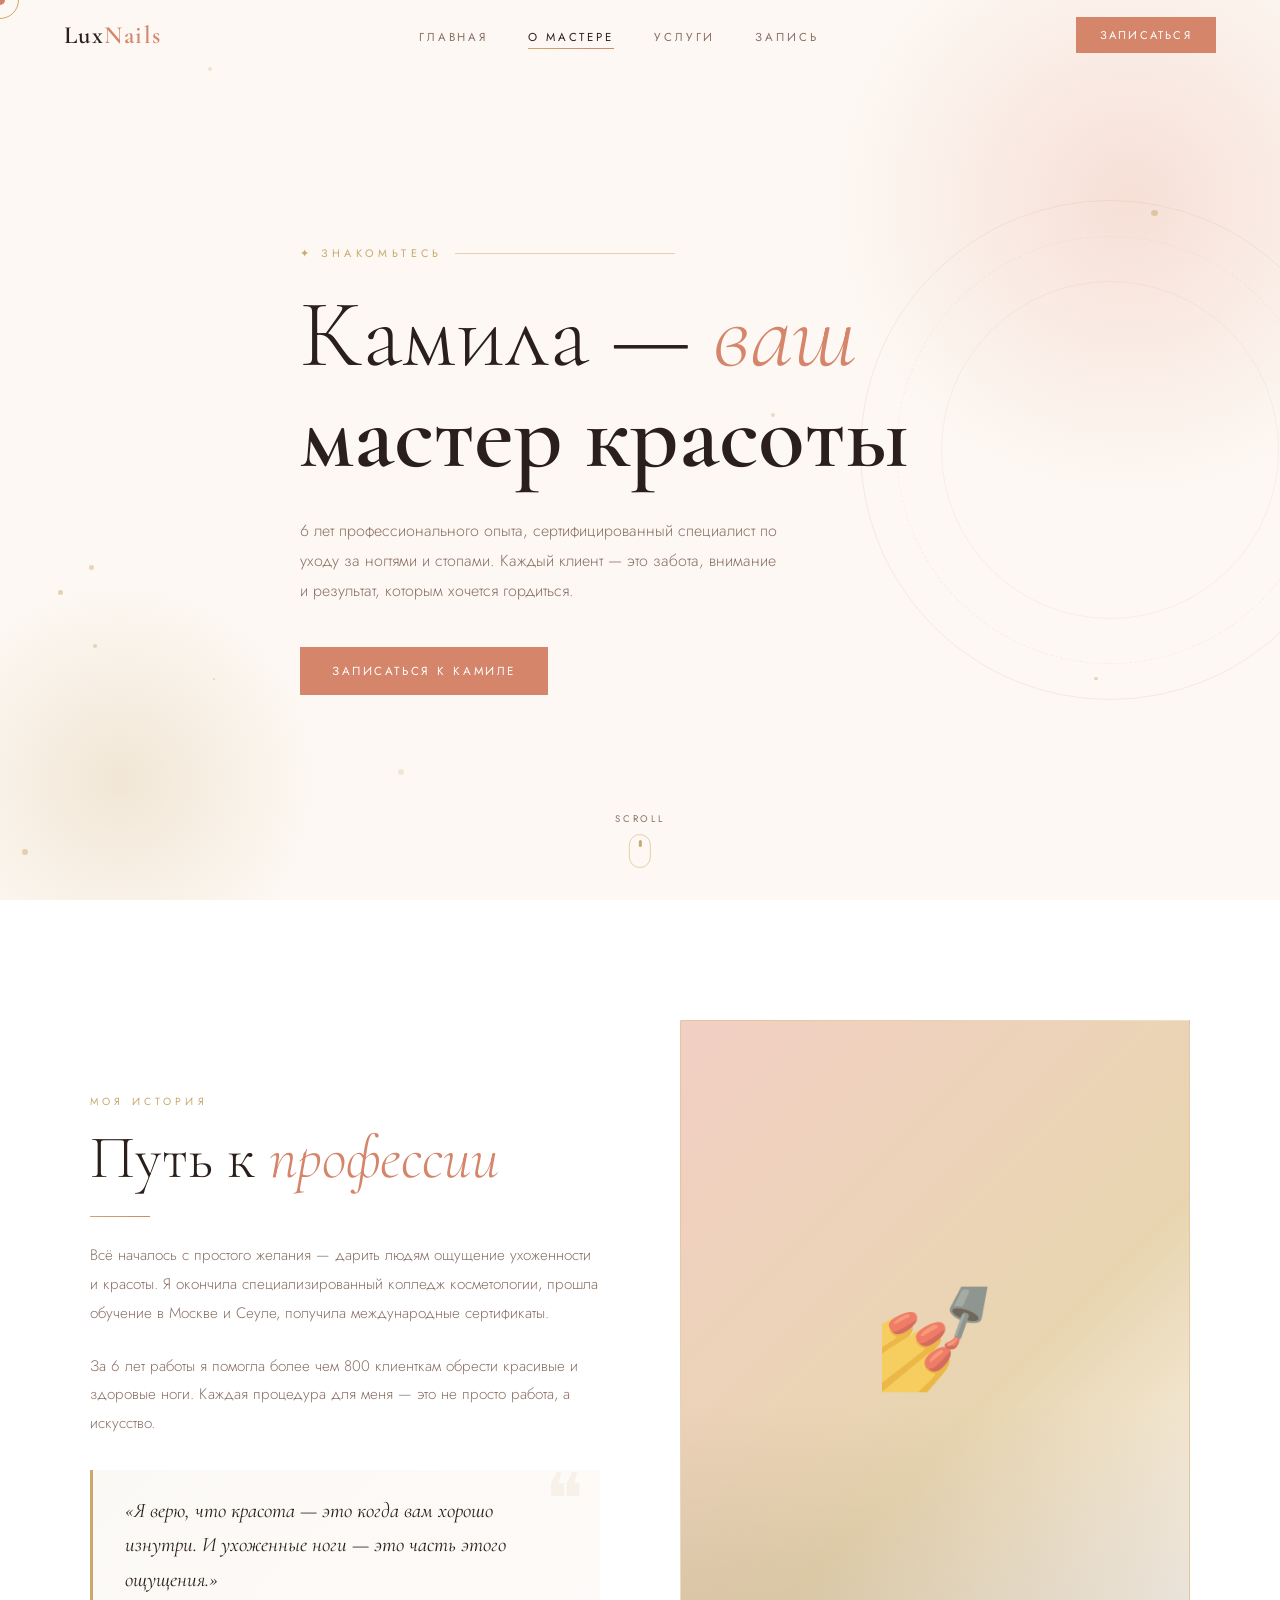
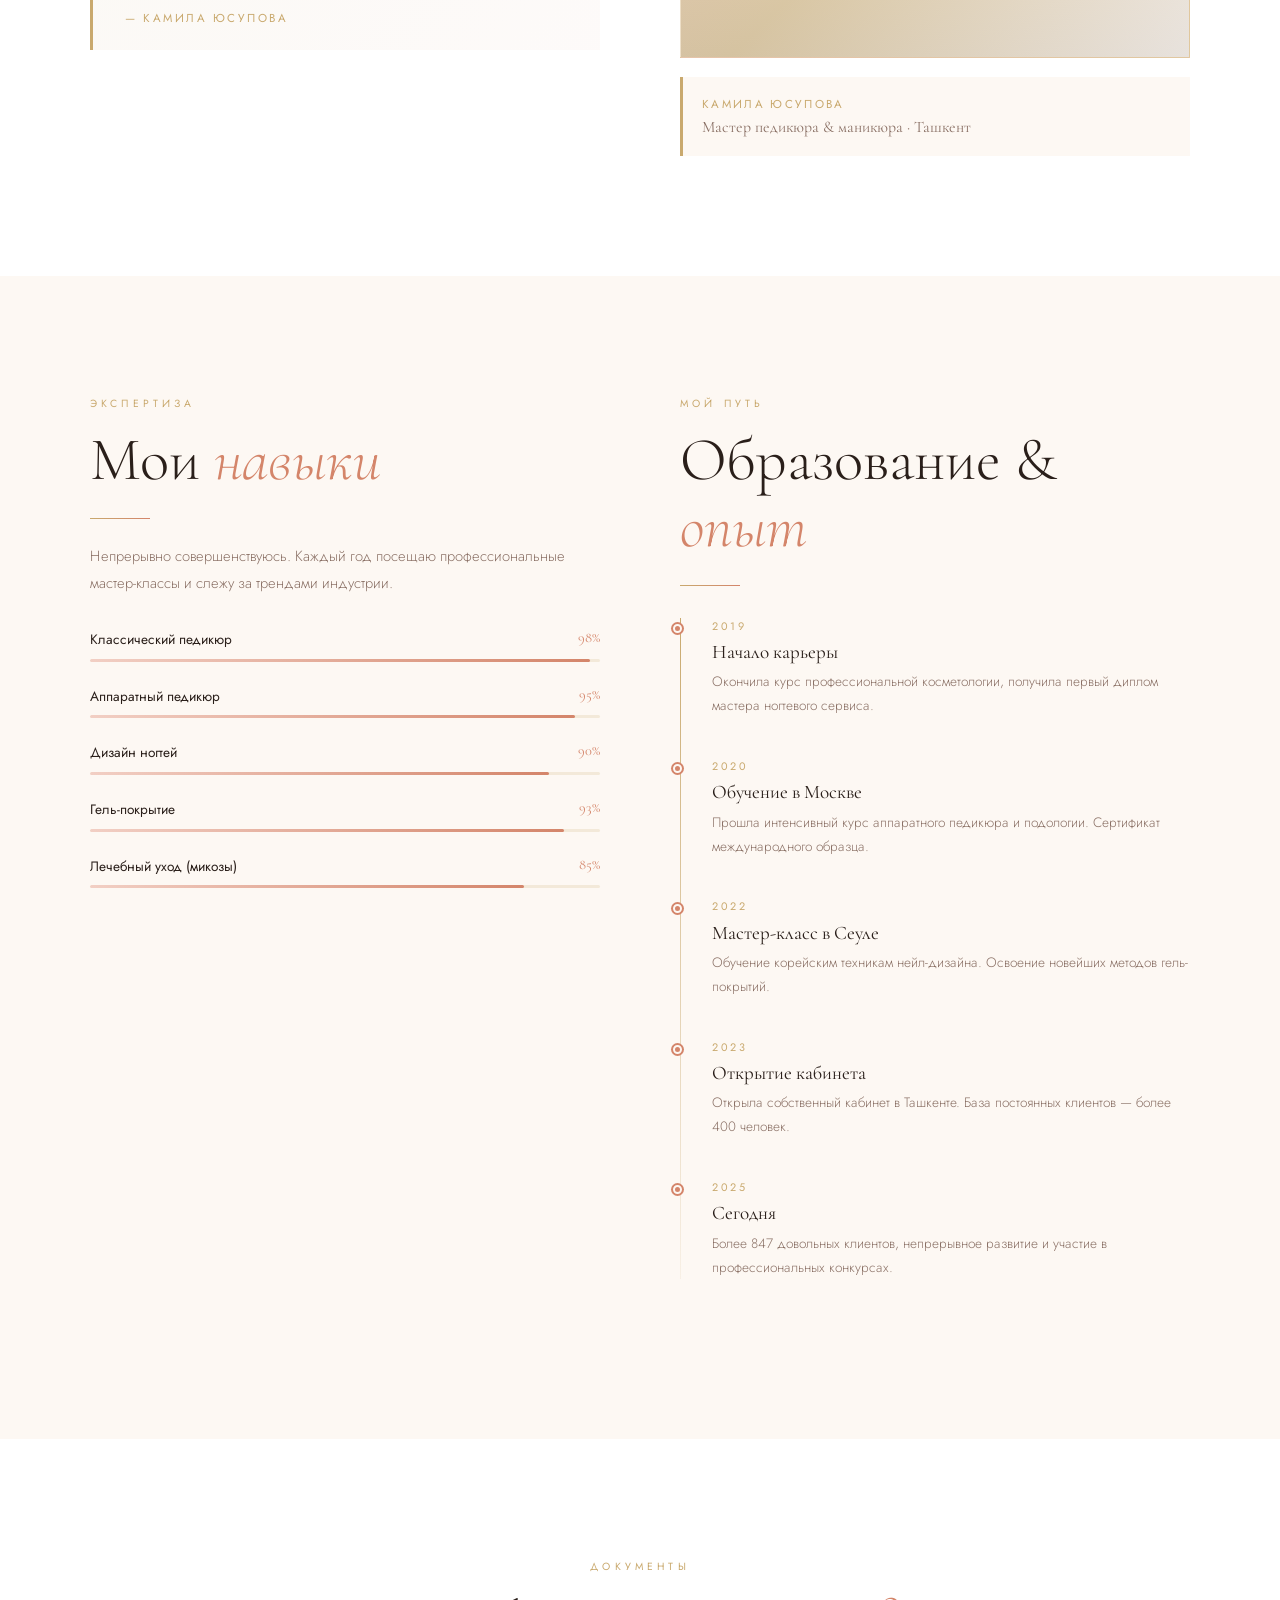
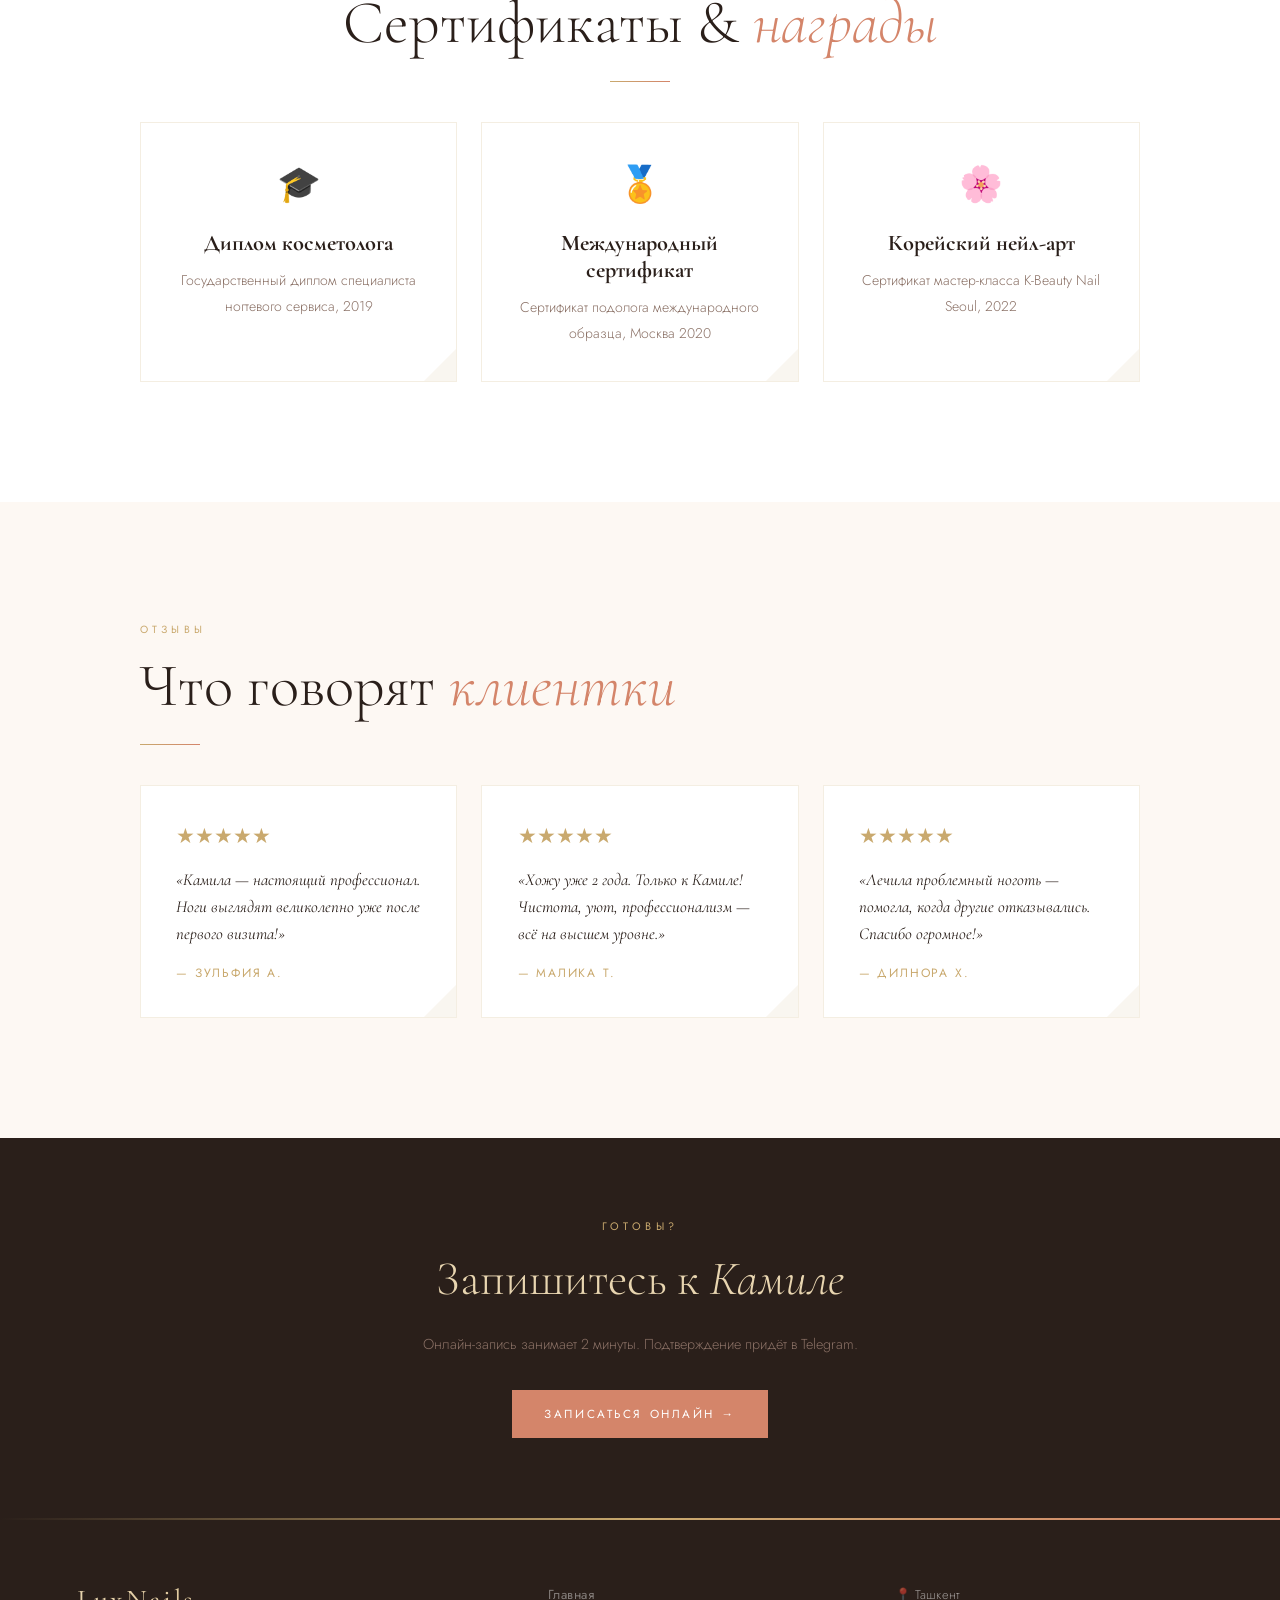
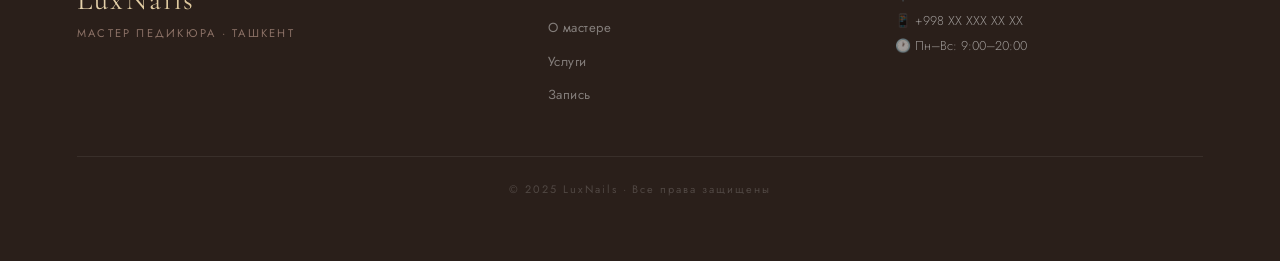
==== about.html @ 2eb55eff "html css js" ====
<!DOCTYPE html>
<html lang="ru">

<head>
    <meta charset="UTF-8" />
    <meta name="viewport" content="width=device-width, initial-scale=1.0" />
    <title>О мастере — LuxNails</title>
    <link rel="stylesheet" href="main.css" />
</head>

<body>

    <div id="cursor"></div>
    <div id="cursor-ring"></div>

    <div id="loader">
        <div class="loader-logo">LuxNails</div>
        <div class="loader-line"></div>
        <div class="loader-sub">О мастере</div>
    </div>

    <nav>
        <a href="index.html" class="nav-logo">Lux<span>Nails</span></a>
        <ul class="nav-links">
            <li><a href="index.html">Главная</a></li>
            <li><a href="about.html">О мастере</a></li>
            <li><a href="services.html">Услуги</a></li>
            <li><a href="booking.html">Запись</a></li>
        </ul>
        <a href="booking.html" class="nav-book"><span class="nb-text">Записаться</span></a>
        <button class="nav-burger" aria-label="Меню"><span></span><span></span><span></span></button>
    </nav>

    <!-- HERO -->
    <section class="hero">
        <div class="hero-bg"></div>
        <div class="hero-ornament"></div>
        <div class="hero-content">
            <p class="hero-eyebrow">✦ Знакомьтесь</p>
            <h1 class="hero-title">
                Камила — <em>ваш</em><br>
                <strong>мастер красоты</strong>
            </h1>
            <p class="hero-text">
                6 лет профессионального опыта, сертифицированный специалист по уходу за ногтями и стопами. Каждый клиент
                — это забота, внимание и результат, которым хочется гордиться.
            </p>
            <div class="btn-group">
                <a href="booking.html" class="btn-primary"><span>Записаться к Камиле</span></a>
            </div>
        </div>

        <div class="scroll-indicator">
            <span>Scroll</span>
            <div class="scroll-mouse"></div>
        </div>
    </section>

    <!-- ABOUT INTRO -->
    <section style="background:var(--white);">
        <div
            style="max-width:1100px;margin:0 auto;display:grid;grid-template-columns:1fr 1fr;gap:5rem;align-items:center;">
            <div>
                <p class="section-label reveal">Моя история</p>
                <h2 class="section-title reveal">Путь к <em>профессии</em></h2>
                <div class="section-line reveal"></div>
                <p style="font-size:0.95rem;font-weight:300;line-height:1.9;color:var(--muted);margin-bottom:1.5rem;"
                    class="reveal">
                    Всё началось с простого желания — дарить людям ощущение ухоженности и красоты. Я окончила
                    специализированный колледж косметологии, прошла обучение в Москве и Сеуле, получила международные
                    сертификаты.
                </p>
                <p style="font-size:0.95rem;font-weight:300;line-height:1.9;color:var(--muted);margin-bottom:2rem;"
                    class="reveal reveal-delay-1">
                    За 6 лет работы я помогла более чем 800 клиенткам обрести красивые и здоровые ноги. Каждая процедура
                    для меня — это не просто работа, а искусство.
                </p>
                <div class="quote-block reveal reveal-delay-2">
                    <p class="quote-text">«Я верю, что красота — это когда вам хорошо изнутри. И ухоженные ноги — это
                        часть этого ощущения.»</p>
                    <p class="quote-author">— Камила Юсупова</p>
                </div>
            </div>

            <div class="reveal reveal-delay-1">
                <!-- Avatar placeholder -->
                <div style="
        width:100%;aspect-ratio:4/5;
        background:linear-gradient(135deg,var(--blush) 0%,var(--gold-light) 60%,var(--cream) 100%);
        display:flex;align-items:center;justify-content:center;
        font-size:6rem;
        border:1px solid rgba(201,169,110,0.3);
        position:relative;overflow:hidden;
      ">
                    <span style="opacity:0.6;">💅</span>
                    <div style="
          position:absolute;bottom:0;left:0;right:0;
          background:linear-gradient(180deg,transparent,rgba(42,31,26,0.1));
          height:40%;
        "></div>
                </div>
                <div
                    style="margin-top:1.2rem;padding:1.2rem;background:var(--cream);border-left:3px solid var(--gold);">
                    <p style="font-size:0.72rem;letter-spacing:0.2em;text-transform:uppercase;color:var(--gold);">Камила
                        Юсупова</p>
                    <p
                        style="font-family:'Cormorant Garamond',serif;font-size:1rem;color:var(--muted);margin-top:0.3rem;">
                        Мастер педикюра & маникюра · Ташкент</p>
                </div>
            </div>
        </div>
    </section>

    <!-- SKILLS / EXPERTISE -->
    <section style="background:var(--cream);" class="progress-section">
        <div
            style="max-width:1100px;margin:0 auto;display:grid;grid-template-columns:1fr 1fr;gap:5rem;align-items:start;">
            <div>
                <p class="section-label reveal">Экспертиза</p>
                <h2 class="section-title reveal">Мои <em>навыки</em></h2>
                <div class="section-line reveal"></div>
                <p style="font-size:0.92rem;font-weight:300;line-height:1.85;color:var(--muted);margin-bottom:2rem;"
                    class="reveal">
                    Непрерывно совершенствуюсь. Каждый год посещаю профессиональные мастер-классы и слежу за трендами
                    индустрии.
                </p>

                <div class="reveal reveal-delay-1">
                    <div class="progress-item">
                        <div class="progress-header">
                            <span class="progress-name">Классический педикюр</span>
                            <span class="progress-pct">98%</span>
                        </div>
                        <div class="progress-bar">
                            <div class="progress-fill" data-width="98%"></div>
                        </div>
                    </div>
                    <div class="progress-item">
                        <div class="progress-header">
                            <span class="progress-name">Аппаратный педикюр</span>
                            <span class="progress-pct">95%</span>
                        </div>
                        <div class="progress-bar">
                            <div class="progress-fill" data-width="95%"></div>
                        </div>
                    </div>
                    <div class="progress-item">
                        <div class="progress-header">
                            <span class="progress-name">Дизайн ногтей</span>
                            <span class="progress-pct">90%</span>
                        </div>
                        <div class="progress-bar">
                            <div class="progress-fill" data-width="90%"></div>
                        </div>
                    </div>
                    <div class="progress-item">
                        <div class="progress-header">
                            <span class="progress-name">Гель-покрытие</span>
                            <span class="progress-pct">93%</span>
                        </div>
                        <div class="progress-bar">
                            <div class="progress-fill" data-width="93%"></div>
                        </div>
                    </div>
                    <div class="progress-item">
                        <div class="progress-header">
                            <span class="progress-name">Лечебный уход (микозы)</span>
                            <span class="progress-pct">85%</span>
                        </div>
                        <div class="progress-bar">
                            <div class="progress-fill" data-width="85%"></div>
                        </div>
                    </div>
                </div>
            </div>

            <!-- TIMELINE -->
            <div>
                <p class="section-label reveal">Мой путь</p>
                <h2 class="section-title reveal">Образование & <em>опыт</em></h2>
                <div class="section-line reveal"></div>

                <div class="timeline reveal reveal-delay-1" style="margin-top:2rem;">
                    <div class="timeline-item">
                        <div class="timeline-year">2019</div>
                        <div class="timeline-title">Начало карьеры</div>
                        <div class="timeline-desc">Окончила курс профессиональной косметологии, получила первый диплом
                            мастера ногтевого сервиса.</div>
                    </div>
                    <div class="timeline-item">
                        <div class="timeline-year">2020</div>
                        <div class="timeline-title">Обучение в Москве</div>
                        <div class="timeline-desc">Прошла интенсивный курс аппаратного педикюра и подологии. Сертификат
                            международного образца.</div>
                    </div>
                    <div class="timeline-item">
                        <div class="timeline-year">2022</div>
                        <div class="timeline-title">Мастер-класс в Сеуле</div>
                        <div class="timeline-desc">Обучение корейским техникам нейл-дизайна. Освоение новейших методов
                            гель-покрытий.</div>
                    </div>
                    <div class="timeline-item">
                        <div class="timeline-year">2023</div>
                        <div class="timeline-title">Открытие кабинета</div>
                        <div class="timeline-desc">Открыла собственный кабинет в Ташкенте. База постоянных клиентов —
                            более 400 человек.</div>
                    </div>
                    <div class="timeline-item">
                        <div class="timeline-year">2025</div>
                        <div class="timeline-title">Сегодня</div>
                        <div class="timeline-desc">Более 847 довольных клиентов, непрерывное развитие и участие в
                            профессиональных конкурсах.</div>
                    </div>
                </div>
            </div>
        </div>
    </section>

    <!-- CERTIFICATES -->
    <section style="background:var(--white);">
        <div style="max-width:1000px;margin:0 auto;text-align:center;">
            <p class="section-label reveal">Документы</p>
            <h2 class="section-title reveal">Сертификаты & <em>награды</em></h2>
            <div class="section-line" style="margin:1.5rem auto;"></div>

            <div class="grid-3" style="margin-top:2.5rem;">
                <div class="card reveal reveal-delay-1" style="text-align:center;">
                    <span class="card-icon">🎓</span>
                    <h3 class="card-title">Диплом косметолога</h3>
                    <p class="card-text">Государственный диплом специалиста ногтевого сервиса, 2019</p>
                </div>
                <div class="card reveal reveal-delay-2" style="text-align:center;">
                    <span class="card-icon">🏅</span>
                    <h3 class="card-title">Международный сертификат</h3>
                    <p class="card-text">Сертификат подолога международного образца, Москва 2020</p>
                </div>
                <div class="card reveal reveal-delay-3" style="text-align:center;">
                    <span class="card-icon">🌸</span>
                    <h3 class="card-title">Корейский нейл-арт</h3>
                    <p class="card-text">Сертификат мастер-класса K-Beauty Nail Seoul, 2022</p>
                </div>
            </div>
        </div>
    </section>

    <!-- REVIEWS -->
    <section style="background:var(--cream);">
        <div style="max-width:1000px;margin:0 auto;">
            <p class="section-label reveal">Отзывы</p>
            <h2 class="section-title reveal">Что говорят <em>клиентки</em></h2>
            <div class="section-line reveal"></div>

            <div class="grid-3" style="margin-top:2.5rem;">
                <div class="card reveal reveal-delay-1">
                    <p style="font-size:1.3rem;color:var(--gold);margin-bottom:1rem;">★★★★★</p>
                    <p
                        style="font-family:'Cormorant Garamond',serif;font-size:1.05rem;font-style:italic;color:var(--dark);line-height:1.6;margin-bottom:1rem;">
                        «Камила — настоящий профессионал. Ноги выглядят великолепно уже после первого визита!»
                    </p>
                    <p style="font-size:0.75rem;letter-spacing:0.15em;text-transform:uppercase;color:var(--gold);">—
                        Зульфия А.</p>
                </div>
                <div class="card reveal reveal-delay-2">
                    <p style="font-size:1.3rem;color:var(--gold);margin-bottom:1rem;">★★★★★</p>
                    <p
                        style="font-family:'Cormorant Garamond',serif;font-size:1.05rem;font-style:italic;color:var(--dark);line-height:1.6;margin-bottom:1rem;">
                        «Хожу уже 2 года. Только к Камиле! Чистота, уют, профессионализм — всё на высшем уровне.»
                    </p>
                    <p style="font-size:0.75rem;letter-spacing:0.15em;text-transform:uppercase;color:var(--gold);">—
                        Малика Т.</p>
                </div>
                <div class="card reveal reveal-delay-3">
                    <p style="font-size:1.3rem;color:var(--gold);margin-bottom:1rem;">★★★★★</p>
                    <p
                        style="font-family:'Cormorant Garamond',serif;font-size:1.05rem;font-style:italic;color:var(--dark);line-height:1.6;margin-bottom:1rem;">
                        «Лечила проблемный ноготь — помогла, когда другие отказывались. Спасибо огромное!»
                    </p>
                    <p style="font-size:0.75rem;letter-spacing:0.15em;text-transform:uppercase;color:var(--gold);">—
                        Дилнора Х.</p>
                </div>
            </div>
        </div>
    </section>

    <!-- CTA -->
    <section style="background:var(--dark);text-align:center;padding:5rem 4vw;">
        <div style="max-width:550px;margin:0 auto;" class="reveal">
            <p
                style="font-size:0.68rem;letter-spacing:0.4em;text-transform:uppercase;color:var(--gold);margin-bottom:1rem;">
                Готовы?</p>
            <h2
                style="font-family:'Cormorant Garamond',serif;font-size:clamp(2rem,4vw,3rem);color:var(--gold-light);font-weight:300;margin-bottom:1.5rem;">
                Запишитесь к <em>Камиле</em>
            </h2>
            <p style="font-size:0.9rem;font-weight:300;color:var(--muted);line-height:1.8;margin-bottom:2rem;">
                Онлайн-запись занимает 2 минуты. Подтверждение придёт в Telegram.
            </p>
            <a href="booking.html" class="btn-primary"><span>Записаться онлайн →</span></a>
        </div>
    </section>

    <footer>
        <div>
            <div class="footer-brand">LuxNails</div>
            <div class="footer-tagline">Мастер педикюра · Ташкент</div>
        </div>
        <ul class="footer-links">
            <li><a href="index.html">Главная</a></li>
            <li><a href="about.html">О мастере</a></li>
            <li><a href="services.html">Услуги</a></li>
            <li><a href="booking.html">Запись</a></li>
        </ul>
        <div>
            <p style="font-size:0.8rem;color:rgba(255,255,255,0.55);line-height:2;font-weight:300;">
                📍 Ташкент<br>📱 +998 XX XXX XX XX<br>🕐 Пн–Вс: 9:00–20:00
            </p>
        </div>
        <div class="footer-bottom">© 2025 LuxNails · Все права защищены</div>
    </footer>

    <script src="app.js"></script>
</body>

</html>
---- main.css ----
@import url('https://fonts.googleapis.com/css2?family=Cormorant+Garamond:ital,wght@0,300;0,400;0,600;1,300;1,400&family=Jost:wght@200;300;400;500&display=swap');

/* ══════════════════════════════════
   CSS VARIABLES
══════════════════════════════════ */
:root {
    --cream: #fdf8f3;
    --blush: #f2cfc4;
    --rose: #d4856a;
    --deep-rose: #b5604a;
    --gold: #c9a96e;
    --gold-light: #e8d5b0;
    --dark: #2a1f1a;
    --muted: #8a7065;
    --white: #ffffff;
    --nav-h: 70px;
}

*,
*::before,
*::after {
    margin: 0;
    padding: 0;
    box-sizing: border-box;
}

html {
    scroll-behavior: smooth;
    -webkit-tap-highlight-color: transparent;
}

body {
    font-family: 'Jost', sans-serif;
    background: var(--cream);
    color: var(--dark);
    overflow-x: hidden;
    cursor: none;
}

@media (hover: none) {
    body {
        cursor: auto;
    }
}

/* ══════════════════════════════════
   KEYFRAMES
══════════════════════════════════ */
@keyframes fadeUp {
    from {
        opacity: 0;
        transform: translateY(22px)
    }

    to {
        opacity: 1;
        transform: translateY(0)
    }
}

@keyframes fadeIn {
    from {
        opacity: 0
    }

    to {
        opacity: 1
    }
}

@keyframes fadeLeft {
    from {
        opacity: 0;
        transform: translateX(30px)
    }

    to {
        opacity: 1;
        transform: translateX(0)
    }
}

@keyframes scaleIn {
    from {
        opacity: 0;
        transform: scale(0.9)
    }

    to {
        opacity: 1;
        transform: scale(1)
    }
}

@keyframes loaderPulse {

    0%,
    100% {
        opacity: 0.5
    }

    50% {
        opacity: 1
    }
}

@keyframes loaderBar {
    to {
        width: 220px
    }
}

@keyframes loaderDots {

    0%,
    80%,
    100% {
        transform: scale(0);
        opacity: 0
    }

    40% {
        transform: scale(1);
        opacity: 1
    }
}

@keyframes shimmer {
    0% {
        background-position: 200% center
    }

    100% {
        background-position: -200% center
    }
}

@keyframes float {

    0%,
    100% {
        transform: translateY(0)
    }

    50% {
        transform: translateY(-14px)
    }
}

@keyframes floatP {

    0%,
    100% {
        transform: translateY(0) scale(1);
        opacity: 0.5
    }

    33% {
        transform: translateY(-30px) scale(1.2);
        opacity: 1
    }

    66% {
        transform: translateY(15px) scale(0.8);
        opacity: 0.3
    }
}

@keyframes spin {
    to {
        transform: rotate(360deg)
    }
}

@keyframes pulse {

    0%,
    100% {
        transform: scale(1)
    }

    50% {
        transform: scale(1.06)
    }
}

@keyframes ripple {
    to {
        transform: scale(4);
        opacity: 0
    }
}

@keyframes gradShift {

    0%,
    100% {
        background-position: 0% 50%
    }

    50% {
        background-position: 100% 50%
    }
}

@keyframes menuOpen {
    from {
        opacity: 0;
        transform: translateX(100%)
    }

    to {
        opacity: 1;
        transform: translateX(0)
    }
}

@keyframes navItemIn {
    from {
        opacity: 0;
        transform: translateX(40px)
    }

    to {
        opacity: 1;
        transform: translateX(0)
    }
}

@keyframes orbFloat {

    0%,
    100% {
        transform: translate(0, 0) scale(1)
    }

    33% {
        transform: translate(20px, -30px) scale(1.05)
    }

    66% {
        transform: translate(-15px, 20px) scale(0.95)
    }
}

@keyframes borderFlow {
    0% {
        background-position: 0% 50%
    }

    100% {
        background-position: 200% 50%
    }
}

@keyframes tickIn {
    from {
        transform: scale(0) rotate(-45deg);
        opacity: 0
    }

    to {
        transform: scale(1) rotate(0deg);
        opacity: 1
    }
}

/* ══════════════════════════════════
   CUSTOM CURSOR (desktop only)
══════════════════════════════════ */
#cursor {
    width: 10px;
    height: 10px;
    background: var(--rose);
    border-radius: 50%;
    position: fixed;
    top: 0;
    left: 0;
    pointer-events: none;
    z-index: 9999;
    transform: translate(-50%, -50%);
    transition: transform 0.15s ease, background 0.3s;
    mix-blend-mode: multiply;
}

#cursor-ring {
    width: 38px;
    height: 38px;
    border: 1.5px solid var(--gold);
    border-radius: 50%;
    position: fixed;
    top: 0;
    left: 0;
    pointer-events: none;
    z-index: 9998;
    transform: translate(-50%, -50%);
    transition: width 0.3s, height 0.3s, opacity 0.3s, border-color 0.3s;
}

body.cursor-hover #cursor {
    transform: translate(-50%, -50%) scale(0);
}

body.cursor-hover #cursor-ring {
    width: 62px;
    height: 62px;
    border-color: var(--rose);
    opacity: 0.55;
}

body.cursor-click #cursor {
    transform: translate(-50%, -50%) scale(3);
    background: var(--gold);
}

@media (hover: none) {

    #cursor,
    #cursor-ring {
        display: none;
    }
}

/* ══════════════════════════════════
   PAGE TRANSITION
══════════════════════════════════ */
#page-transition {
    position: fixed;
    inset: 0;
    background: var(--dark);
    z-index: 9990;
    transform: translateY(100%);
    transition: transform 0.5s cubic-bezier(0.77, 0, 0.175, 1);
    pointer-events: none;
}

#page-transition.active {
    transform: translateY(0);
}

/* ══════════════════════════════════
   LOADER
══════════════════════════════════ */
#loader {
    position: fixed;
    inset: 0;
    background: var(--dark);
    display: flex;
    flex-direction: column;
    align-items: center;
    justify-content: center;
    z-index: 10000;
    transition: opacity 0.9s ease, visibility 0.9s ease;
}

#loader.hidden {
    opacity: 0;
    visibility: hidden;
    pointer-events: none;
}

.loader-logo {
    font-family: 'Cormorant Garamond', serif;
    font-size: clamp(2.5rem, 8vw, 4.5rem);
    color: transparent;
    background: linear-gradient(135deg, var(--gold-light), var(--gold), var(--blush));
    background-size: 300% 300%;
    -webkit-background-clip: text;
    background-clip: text;
    letter-spacing: 0.14em;
    animation: loaderPulse 2s ease-in-out infinite, gradShift 3s ease infinite;
}

.loader-line {
    width: 0;
    height: 1px;
    background: linear-gradient(90deg, transparent, var(--gold), transparent);
    margin-top: 2rem;
    animation: loaderBar 1.6s cubic-bezier(0.25, 0.46, 0.45, 0.94) forwards 0.4s;
}

.loader-dots {
    display: flex;
    gap: 6px;
    margin-top: 1.5rem;
}

.loader-dots span {
    width: 5px;
    height: 5px;
    border-radius: 50%;
    background: var(--gold);
    animation: loaderDots 1.4s ease-in-out infinite;
}

.loader-dots span:nth-child(2) {
    animation-delay: 0.2s;
}

.loader-dots span:nth-child(3) {
    animation-delay: 0.4s;
}

.loader-sub {
    font-size: 0.64rem;
    letter-spacing: 0.42em;
    color: var(--muted);
    margin-top: 1rem;
    text-transform: uppercase;
    opacity: 0;
    animation: fadeUp 0.8s ease forwards 1.2s;
}

/* ══════════════════════════════════
   NAVIGATION
══════════════════════════════════ */
nav {
    position: fixed;
    top: 0;
    left: 0;
    right: 0;
    z-index: 1000;
    height: var(--nav-h);
    padding: 0 5vw;
    display: flex;
    align-items: center;
    justify-content: space-between;
    transition: background 0.4s, backdrop-filter 0.4s, box-shadow 0.4s;
}

nav.scrolled {
    background: rgba(253, 248, 243, 0.95);
    backdrop-filter: blur(18px);
    -webkit-backdrop-filter: blur(18px);
    box-shadow: 0 1px 30px rgba(180, 96, 74, 0.09);
}

.nav-logo {
    font-family: 'Cormorant Garamond', serif;
    font-size: 1.55rem;
    font-weight: 600;
    color: var(--dark);
    text-decoration: none;
    letter-spacing: 0.06em;
    position: relative;
    z-index: 1100;
    transition: transform 0.3s;
}

.nav-logo:hover {
    transform: scale(1.03);
}

.nav-logo span {
    color: var(--rose);
}

.nav-links {
    display: flex;
    gap: 2.5rem;
    list-style: none;
}

.nav-links a {
    font-size: 0.72rem;
    letter-spacing: 0.25em;
    text-transform: uppercase;
    color: var(--muted);
    text-decoration: none;
    position: relative;
    transition: color 0.3s;
}

.nav-links a::after {
    content: '';
    position: absolute;
    bottom: -4px;
    left: 0;
    width: 0;
    height: 1px;
    background: linear-gradient(90deg, var(--gold), var(--rose));
    transition: width 0.38s ease;
}

.nav-links a:hover,
.nav-links a.active {
    color: var(--dark);
}

.nav-links a:hover::after,
.nav-links a.active::after {
    width: 100%;
}

.nav-book {
    font-size: 0.7rem;
    letter-spacing: 0.2em;
    text-transform: uppercase;
    color: var(--white);
    background: var(--rose);
    padding: 0.65rem 1.5rem;
    text-decoration: none;
    position: relative;
    overflow: hidden;
    transition: transform 0.2s, box-shadow 0.3s;
    animation: glowPulse 3s ease-in-out infinite 4s;
}

@keyframes glowPulse {

    0%,
    100% {
        box-shadow: 0 0 0 0 rgba(212, 133, 106, 0.4)
    }

    50% {
        box-shadow: 0 0 20px 8px rgba(212, 133, 106, 0)
    }
}

.nav-book::before {
    content: '';
    position: absolute;
    inset: 0;
    background: var(--deep-rose);
    transform: translateX(-101%);
    transition: transform 0.42s cubic-bezier(0.77, 0, 0.175, 1);
}

.nav-book .nb-text {
    position: relative;
    z-index: 1;
}

.nav-book:hover::before {
    transform: translateX(0);
}

.nav-book:hover {
    transform: translateY(-2px);
    box-shadow: 0 8px 25px rgba(212, 133, 106, 0.4);
}

/* ── BURGER ── */
.nav-burger {
    display: none;
    flex-direction: column;
    gap: 5px;
    width: 30px;
    background: none;
    border: none;
    cursor: pointer;
    padding: 4px;
    position: relative;
    z-index: 1100;
}

.nav-burger span {
    display: block;
    height: 1.5px;
    background: var(--dark);
    border-radius: 2px;
    transition: transform 0.42s cubic-bezier(0.77, 0, 0.175, 1), opacity 0.3s, width 0.3s;
    transform-origin: center;
}

.nav-burger span:nth-child(2) {
    width: 65%;
}

.nav-burger.open span:nth-child(1) {
    transform: rotate(45deg) translate(4.5px, 4.5px);
}

.nav-burger.open span:nth-child(2) {
    opacity: 0;
    transform: translateX(-12px);
}

.nav-burger.open span:nth-child(3) {
    transform: rotate(-45deg) translate(4.5px, -4.5px);
}

/* ── MOBILE MENU ── */
.mobile-menu {
    display: none;
    position: fixed;
    inset: 0;
    background: var(--dark);
    z-index: 1050;
    flex-direction: column;
    align-items: center;
    justify-content: center;
    padding: 2rem;
}

.mobile-menu.open {
    display: flex;
    animation: menuOpen 0.48s cubic-bezier(0.77, 0, 0.175, 1) forwards;
}

.mobile-menu-links {
    list-style: none;
    text-align: center;
    width: 100%;
}

.mobile-menu-links li {
    opacity: 0;
    border-bottom: 1px solid rgba(201, 169, 110, 0.1);
}

.mobile-menu.open .mobile-menu-links li {
    animation: navItemIn 0.5s ease forwards;
}

.mobile-menu.open .mobile-menu-links li:nth-child(1) {
    animation-delay: 0.1s;
}

.mobile-menu.open .mobile-menu-links li:nth-child(2) {
    animation-delay: 0.18s;
}

.mobile-menu.open .mobile-menu-links li:nth-child(3) {
    animation-delay: 0.26s;
}

.mobile-menu.open .mobile-menu-links li:nth-child(4) {
    animation-delay: 0.34s;
}

.mobile-menu-links a {
    display: block;
    padding: 1.4rem 0;
    font-family: 'Cormorant Garamond', serif;
    font-size: clamp(1.8rem, 8vw, 2.8rem);
    font-weight: 300;
    color: var(--gold-light);
    text-decoration: none;
    letter-spacing: 0.05em;
    transition: color 0.3s, letter-spacing 0.3s;
}

.mobile-menu-links a:hover {
    color: var(--rose);
    letter-spacing: 0.12em;
}

.mobile-menu-book {
    margin-top: 2.5rem;
    opacity: 0;
    font-size: 0.75rem;
    letter-spacing: 0.25em;
    text-transform: uppercase;
    color: var(--white);
    background: var(--rose);
    padding: 1rem 2.5rem;
    text-decoration: none;
    display: inline-block;
}

.mobile-menu.open .mobile-menu-book {
    animation: navItemIn 0.5s ease forwards 0.44s;
}

.mobile-menu-tagline {
    position: absolute;
    bottom: 2rem;
    left: 0;
    right: 0;
    text-align: center;
    font-size: 0.62rem;
    letter-spacing: 0.38em;
    text-transform: uppercase;
    color: rgba(201, 169, 110, 0.3);
    opacity: 0;
}

.mobile-menu.open .mobile-menu-tagline {
    animation: fadeIn 0.6s ease forwards 0.6s;
}

/* ══════════════════════════════════
   HERO
══════════════════════════════════ */
.hero {
    min-height: 100dvh;
    display: grid;
    place-items: center;
    position: relative;
    overflow: hidden;
    padding: calc(var(--nav-h) + 40px) 6vw 60px;
}

.hero-bg {
    position: absolute;
    inset: 0;
    background: var(--cream);
    overflow: hidden;
}

.hero-bg::before {
    content: '';
    position: absolute;
    width: 600px;
    height: 600px;
    border-radius: 50%;
    background: radial-gradient(circle, rgba(242, 207, 196, 0.6) 0%, transparent 70%);
    right: -150px;
    top: -100px;
    animation: orbFloat 12s ease-in-out infinite;
}

.hero-bg::after {
    content: '';
    position: absolute;
    width: 400px;
    height: 400px;
    border-radius: 50%;
    background: radial-gradient(circle, rgba(201, 169, 110, 0.22) 0%, transparent 70%);
    left: -80px;
    bottom: -80px;
    animation: orbFloat 18s ease-in-out infinite reverse;
}

.hero-ornament {
    position: absolute;
    width: min(500px, 90vw);
    height: min(500px, 90vw);
    border-radius: 50%;
    border: 1px solid rgba(201, 169, 110, 0.18);
    right: -80px;
    top: 50%;
    transform: translateY(-50%);
    animation: spin 60s linear infinite;
}

.hero-ornament::before {
    content: '';
    position: absolute;
    inset: 35px;
    border-radius: 50%;
    border: 1px dashed rgba(201, 169, 110, 0.12);
}

.hero-ornament::after {
    content: '';
    position: absolute;
    inset: 80px;
    border-radius: 50%;
    border: 1px solid rgba(212, 133, 106, 0.1);
}

.hero-content {
    position: relative;
    z-index: 2;
    max-width: 680px;
    width: 100%;
}

.hero-eyebrow {
    font-size: 0.68rem;
    letter-spacing: 0.4em;
    text-transform: uppercase;
    color: var(--gold);
    margin-bottom: 1.5rem;
    opacity: 0;
    animation: fadeLeft 0.8s ease forwards 0.35s;
    display: flex;
    align-items: center;
    gap: 0.8rem;
}

.hero-eyebrow::after {
    content: '';
    display: block;
    width: 0;
    height: 1px;
    background: var(--gold);
    opacity: 0.5;
    animation: loaderBar 0.8s ease forwards 0.9s;
}

.hero-title {
    font-family: 'Cormorant Garamond', serif;
    font-size: clamp(2.8rem, 9vw, 6rem);
    font-weight: 300;
    line-height: 1.05;
    color: var(--dark);
    margin-bottom: 1.8rem;
    opacity: 0;
    animation: fadeUp 1s ease forwards 0.5s;
}

.hero-title em {
    font-style: italic;
    color: var(--rose);
}

.hero-title strong {
    font-weight: 600;
    display: block;
}

.hero-text {
    font-size: clamp(0.88rem, 2.5vw, 1rem);
    font-weight: 300;
    line-height: 1.9;
    color: var(--muted);
    max-width: 480px;
    margin-bottom: 2.5rem;
    opacity: 0;
    animation: fadeUp 0.9s ease forwards 0.7s;
}

/* ══════════════════════════════════
   BUTTONS
══════════════════════════════════ */
.btn-group {
    display: flex;
    gap: 1rem;
    flex-wrap: wrap;
    opacity: 0;
    animation: fadeUp 0.9s ease forwards 0.9s;
}

.btn-primary {
    display: inline-flex;
    align-items: center;
    gap: 0.7rem;
    font-size: 0.73rem;
    letter-spacing: 0.22em;
    text-transform: uppercase;
    color: var(--white);
    background: var(--rose);
    padding: 1rem 2rem;
    text-decoration: none;
    border: none;
    cursor: pointer;
    position: relative;
    overflow: hidden;
    transition: transform 0.25s, box-shadow 0.3s;
    -webkit-tap-highlight-color: transparent;
}

.btn-primary::before {
    content: '';
    position: absolute;
    inset: 0;
    background: var(--deep-rose);
    transform: translateX(-101%);
    transition: transform 0.44s cubic-bezier(0.77, 0, 0.175, 1);
}

.btn-primary span {
    position: relative;
    z-index: 1;
}

.btn-primary:hover::before {
    transform: translateX(0);
}

.btn-primary:hover {
    box-shadow: 0 10px 35px rgba(212, 133, 106, 0.4);
    transform: translateY(-3px);
}

.btn-primary:active {
    transform: translateY(-1px);
}

.btn-outline {
    display: inline-flex;
    align-items: center;
    gap: 0.7rem;
    font-size: 0.73rem;
    letter-spacing: 0.22em;
    text-transform: uppercase;
    color: var(--dark);
    background: transparent;
    padding: 1rem 2rem;
    text-decoration: none;
    border: 1px solid var(--gold);
    cursor: pointer;
    position: relative;
    overflow: hidden;
    transition: color 0.3s, transform 0.25s;
    -webkit-tap-highlight-color: transparent;
}

.btn-outline::before {
    content: '';
    position: absolute;
    inset: 0;
    background: var(--gold);
    transform: scaleX(0);
    transform-origin: left;
    transition: transform 0.42s cubic-bezier(0.77, 0, 0.175, 1);
}

.btn-outline span {
    position: relative;
    z-index: 1;
}

.btn-outline:hover {
    color: var(--white);
    transform: translateY(-2px);
}

.btn-outline:hover::before {
    transform: scaleX(1);
}

/* ══════════════════════════════════
   SECTIONS
══════════════════════════════════ */
section {
    padding: clamp(50px, 10vw, 120px) clamp(20px, 6vw, 80px);
}

.section-inner {
    max-width: 1100px;
    margin: 0 auto;
}

.section-label {
    font-size: 0.65rem;
    letter-spacing: 0.4em;
    text-transform: uppercase;
    color: var(--gold);
    margin-bottom: 1rem;
}

.section-title {
    font-family: 'Cormorant Garamond', serif;
    font-size: clamp(2rem, 6vw, 3.8rem);
    font-weight: 300;
    line-height: 1.1;
    color: var(--dark);
    margin-bottom: 1.5rem;
}

.section-title em {
    font-style: italic;
    color: var(--rose);
}

.section-line {
    width: 0;
    height: 1px;
    background: linear-gradient(90deg, var(--gold), var(--rose));
    margin: 1.5rem 0;
    transition: width 1.2s cubic-bezier(0.25, 0.46, 0.45, 0.94);
}

.section-line.visible {
    width: 60px;
}

/* ══════════════════════════════════
   CARDS
══════════════════════════════════ */
.card {
    background: var(--white);
    padding: 2.2rem;
    border: 1px solid rgba(201, 169, 110, 0.2);
    position: relative;
    overflow: hidden;
    transition: transform 0.42s ease, box-shadow 0.42s ease;
}

.card::before {
    content: '';
    position: absolute;
    top: 0;
    left: 0;
    width: 3px;
    height: 0;
    background: linear-gradient(180deg, var(--rose), var(--gold));
    transition: height 0.5s ease;
}

.card::after {
    content: '';
    position: absolute;
    bottom: 0;
    right: 0;
    width: 0;
    height: 0;
    border-style: solid;
    border-width: 0 0 32px 32px;
    border-color: transparent transparent rgba(201, 169, 110, 0.1) transparent;
    transition: border-width 0.35s ease;
}

.card:hover {
    transform: translateY(-8px);
    box-shadow: 0 24px 60px rgba(42, 31, 26, 0.1);
}

.card:hover::before {
    height: 100%;
}

.card:hover::after {
    border-width: 0 0 52px 52px;
}

.card-icon {
    font-size: 2.2rem;
    margin-bottom: 1.2rem;
    display: block;
    animation: float 4s ease-in-out infinite;
}

.card:nth-child(2) .card-icon {
    animation-delay: 0.6s;
}

.card:nth-child(3) .card-icon {
    animation-delay: 1.2s;
}

.card-title {
    font-family: 'Cormorant Garamond', serif;
    font-size: 1.4rem;
    color: var(--dark);
    margin-bottom: 0.8rem;
}

.card-text {
    font-size: 0.88rem;
    font-weight: 300;
    line-height: 1.8;
    color: var(--muted);
}

/* ══════════════════════════════════
   GRID LAYOUTS
══════════════════════════════════ */
.grid-3 {
    display: grid;
    grid-template-columns: repeat(auto-fit, minmax(250px, 1fr));
    gap: 1.5rem;
}

.grid-2 {
    display: grid;
    grid-template-columns: repeat(auto-fit, minmax(300px, 1fr));
    gap: 2rem;
}

.grid-2-fixed {
    display: grid;
    grid-template-columns: 1fr 1fr;
    gap: 4rem;
    align-items: start;
}

/* ══════════════════════════════════
   DIVIDER
══════════════════════════════════ */
.divider {
    display: flex;
    align-items: center;
    gap: 1.5rem;
    margin: 2.5rem 0;
}

.divider::before,
.divider::after {
    content: '';
    flex: 1;
    height: 1px;
    background: linear-gradient(90deg, transparent, var(--gold-light), transparent);
}

.divider-icon {
    color: var(--gold);
    font-size: 1.3rem;
    animation: pulse 3s ease-in-out infinite;
}

/* ══════════════════════════════════
   SERVICE CARDS
══════════════════════════════════ */
.service-card {
    background: var(--white);
    border: 1px solid rgba(201, 169, 110, 0.2);
    overflow: hidden;
    position: relative;
    transition: transform 0.45s cubic-bezier(0.23, 1, 0.32, 1), box-shadow 0.45s;
}

.service-card::after {
    content: '';
    position: absolute;
    inset: 0;
    background: linear-gradient(135deg, transparent 60%, rgba(201, 169, 110, 0.06));
    opacity: 0;
    transition: opacity 0.4s;
}

.service-card:hover {
    transform: translateY(-10px) scale(1.015);
    box-shadow: 0 30px 70px rgba(42, 31, 26, 0.12);
}

.service-card:hover::after {
    opacity: 1;
}

.service-img {
    height: 170px;
    display: flex;
    align-items: center;
    justify-content: center;
    font-size: 3.8rem;
    position: relative;
    overflow: hidden;
}

.service-img span {
    transition: transform 0.5s cubic-bezier(0.23, 1, 0.32, 1);
    display: inline-block;
}

.service-card:hover .service-img span {
    transform: scale(1.35) rotate(10deg);
}

.service-body {
    padding: 1.6rem;
}

.service-name {
    font-family: 'Cormorant Garamond', serif;
    font-size: 1.35rem;
    color: var(--dark);
    margin-bottom: 0.5rem;
}

.service-desc {
    font-size: 0.84rem;
    font-weight: 300;
    line-height: 1.75;
    color: var(--muted);
    margin-bottom: 1rem;
}

.service-price {
    font-family: 'Cormorant Garamond', serif;
    font-size: 1.6rem;
    color: var(--rose);
    font-weight: 600;
}

.service-price small {
    font-size: 0.72rem;
    font-family: 'Jost', sans-serif;
    font-weight: 300;
    color: var(--muted);
    margin-left: 0.3rem;
}

/* ══════════════════════════════════
   STATS
══════════════════════════════════ */
.stat-block {
    text-align: center;
    padding: 2rem 1rem;
    position: relative;
}

.stat-block::after {
    content: '';
    position: absolute;
    bottom: 0;
    left: 50%;
    transform: translateX(-50%);
    width: 0;
    height: 2px;
    background: linear-gradient(90deg, var(--rose), var(--gold));
    transition: width 0.9s ease;
}

.stat-block.visible::after {
    width: 40px;
}

.stat-num {
    font-family: 'Cormorant Garamond', serif;
    font-size: clamp(2.8rem, 7vw, 4.5rem);
    font-weight: 300;
    color: var(--rose);
    line-height: 1;
}

.stat-label {
    font-size: 0.7rem;
    letter-spacing: 0.22em;
    text-transform: uppercase;
    color: var(--muted);
    margin-top: 0.6rem;
}

/* ══════════════════════════════════
   QUOTE
══════════════════════════════════ */
.quote-block {
    border-left: 3px solid var(--gold);
    padding: 1.5rem 2rem;
    background: linear-gradient(135deg, rgba(201, 169, 110, 0.07), rgba(212, 133, 106, 0.04));
    margin: 2rem 0;
    position: relative;
    overflow: hidden;
}

.quote-block::before {
    content: '❝';
    position: absolute;
    top: -0.4rem;
    right: 1rem;
    font-size: 4.5rem;
    color: rgba(201, 169, 110, 0.1);
    font-family: Georgia, serif;
    line-height: 1;
    pointer-events: none;
}

.quote-text {
    font-family: 'Cormorant Garamond', serif;
    font-size: clamp(1.05rem, 3vw, 1.3rem);
    font-style: italic;
    color: var(--dark);
    line-height: 1.65;
}

.quote-author {
    font-size: 0.72rem;
    letter-spacing: 0.22em;
    text-transform: uppercase;
    color: var(--gold);
    margin-top: 0.8rem;
}

/* ══════════════════════════════════
   FAQ
══════════════════════════════════ */
.faq-item {
    border-bottom: 1px solid rgba(201, 169, 110, 0.22);
    overflow: hidden;
}

.faq-question {
    width: 100%;
    display: flex;
    align-items: center;
    justify-content: space-between;
    gap: 1rem;
    padding: 1.4rem 0;
    background: none;
    border: none;
    cursor: pointer;
    font-family: 'Cormorant Garamond', serif;
    font-size: clamp(1rem, 3vw, 1.2rem);
    color: var(--dark);
    text-align: left;
    transition: color 0.3s;
}

.faq-question:hover {
    color: var(--rose);
}

.faq-arrow {
    width: 26px;
    height: 26px;
    flex-shrink: 0;
    border: 1px solid var(--gold);
    border-radius: 50%;
    display: flex;
    align-items: center;
    justify-content: center;
    font-size: 0.85rem;
    color: var(--gold);
    transition: transform 0.42s cubic-bezier(0.77, 0, 0.175, 1), background 0.3s, border-color 0.3s, color 0.3s;
}

.faq-item.open .faq-arrow {
    transform: rotate(45deg);
    background: var(--rose);
    border-color: var(--rose);
    color: white;
}

.faq-answer {
    font-size: 0.9rem;
    font-weight: 300;
    line-height: 1.85;
    color: var(--muted);
    max-height: 0;
    overflow: hidden;
    transition: max-height 0.5s cubic-bezier(0.77, 0, 0.175, 1), padding 0.4s;
}

.faq-item.open .faq-answer {
    max-height: 350px;
    padding-bottom: 1.5rem;
}

/* ══════════════════════════════════
   PROGRESS BARS
══════════════════════════════════ */
.progress-item {
    margin-bottom: 1.5rem;
}

.progress-header {
    display: flex;
    justify-content: space-between;
    margin-bottom: 0.6rem;
}

.progress-name {
    font-size: 0.85rem;
    color: var(--dark);
}

.progress-pct {
    font-size: 0.9rem;
    font-family: 'Cormorant Garamond', serif;
    color: var(--rose);
}

.progress-bar {
    height: 3px;
    background: rgba(201, 169, 110, 0.2);
    overflow: hidden;
    border-radius: 2px;
}

.progress-fill {
    height: 100%;
    width: 0;
    border-radius: 2px;
    background: linear-gradient(90deg, var(--blush), var(--rose), var(--gold));
    background-size: 200% 100%;
    transition: width 1.4s cubic-bezier(0.25, 0.46, 0.45, 0.94);
    animation: shimmer 2.5s linear infinite;
}

/* ══════════════════════════════════
   TIMELINE
══════════════════════════════════ */
.timeline {
    position: relative;
    padding-left: 2rem;
}

.timeline::before {
    content: '';
    position: absolute;
    left: 0;
    top: 0;
    bottom: 0;
    width: 1px;
    background: linear-gradient(180deg, var(--gold) 0%, rgba(201, 169, 110, 0.1) 100%);
}

.timeline-item {
    position: relative;
    margin-bottom: 2.5rem;
    transition: transform 0.3s ease;
}

.timeline-item:hover {
    transform: translateX(6px);
}

.timeline-item::before {
    content: '';
    position: absolute;
    left: -2.45rem;
    top: 6px;
    width: 9px;
    height: 9px;
    border-radius: 50%;
    background: var(--rose);
    border: 2px solid var(--cream);
    box-shadow: 0 0 0 2px var(--rose);
    transition: box-shadow 0.3s;
}

.timeline-item:hover::before {
    box-shadow: 0 0 0 4px rgba(212, 133, 106, 0.3), 0 0 16px rgba(212, 133, 106, 0.5);
}

.timeline-year {
    font-size: 0.68rem;
    letter-spacing: 0.25em;
    text-transform: uppercase;
    color: var(--gold);
    margin-bottom: 0.4rem;
}

.timeline-title {
    font-family: 'Cormorant Garamond', serif;
    font-size: 1.2rem;
    color: var(--dark);
    margin-bottom: 0.4rem;
}

.timeline-desc {
    font-size: 0.85rem;
    font-weight: 300;
    color: var(--muted);
    line-height: 1.75;
}

/* ══════════════════════════════════
   BOOKING FORM
══════════════════════════════════ */
.booking-wrapper {
    background: var(--white);
    border: 1px solid rgba(201, 169, 110, 0.2);
    padding: clamp(1.5rem, 5vw, 3rem);
    max-width: 680px;
    margin: 0 auto;
    position: relative;
    box-shadow: 0 20px 80px rgba(42, 31, 26, 0.06);
}

.booking-wrapper::before {
    content: '';
    position: absolute;
    top: 0;
    left: 0;
    right: 0;
    height: 3px;
    background: linear-gradient(90deg, var(--blush), var(--rose), var(--gold), var(--rose));
    background-size: 200% 100%;
    animation: shimmer 3s linear infinite;
}

.form-row {
    display: grid;
    grid-template-columns: 1fr 1fr;
    gap: 1rem;
}

.form-group {
    display: flex;
    flex-direction: column;
    margin-bottom: 1.2rem;
}

.form-label {
    font-size: 0.65rem;
    letter-spacing: 0.25em;
    text-transform: uppercase;
    color: var(--muted);
    margin-bottom: 0.5rem;
}

.form-input,
.form-select,
.form-textarea {
    font-family: 'Jost', sans-serif;
    font-size: 0.92rem;
    font-weight: 300;
    color: var(--dark);
    background: var(--cream);
    border: 1px solid rgba(201, 169, 110, 0.3);
    padding: 0.9rem 1rem;
    outline: none;
    transition: border-color 0.3s, box-shadow 0.3s, background 0.3s;
    -webkit-appearance: none;
    border-radius: 0;
    width: 100%;
}

.form-input:focus,
.form-select:focus,
.form-textarea:focus {
    border-color: var(--rose);
    box-shadow: 0 0 0 3px rgba(212, 133, 106, 0.12);
    background: var(--white);
}

.form-textarea {
    resize: vertical;
    min-height: 100px;
}

.form-submit {
    width: 100%;
    font-family: 'Jost', sans-serif;
    font-size: 0.78rem;
    letter-spacing: 0.28em;
    text-transform: uppercase;
    color: var(--white);
    background: var(--rose);
    border: none;
    padding: 1.15rem;
    cursor: pointer;
    position: relative;
    overflow: hidden;
    transition: transform 0.2s, box-shadow 0.3s;
    margin-top: 0.5rem;
}

.form-submit::before {
    content: '';
    position: absolute;
    inset: 0;
    background: var(--deep-rose);
    transform: translateX(-101%);
    transition: transform 0.44s cubic-bezier(0.77, 0, 0.175, 1);
}

.form-submit span {
    position: relative;
    z-index: 1;
}

.form-submit:hover::before {
    transform: translateX(0);
}

.form-submit:hover {
    transform: translateY(-2px);
    box-shadow: 0 10px 30px rgba(212, 133, 106, 0.4);
}

.form-submit:active {
    transform: translateY(0);
}

/* ══════════════════════════════════
   SUCCESS
══════════════════════════════════ */
.form-success {
    display: none;
    flex-direction: column;
    align-items: center;
    justify-content: center;
    text-align: center;
    padding: 3rem 2rem;
    gap: 1rem;
}

.form-success.show {
    display: flex;
    animation: scaleIn 0.5s ease;
}

.success-icon {
    font-size: 3.5rem;
    animation: float 2s ease-in-out infinite;
}

.success-title {
    font-family: 'Cormorant Garamond', serif;
    font-size: 2.2rem;
    color: var(--dark);
}

.success-text {
    font-size: 0.9rem;
    font-weight: 300;
    color: var(--muted);
    line-height: 1.8;
}

/* ══════════════════════════════════
   SCROLL REVEAL — VARIANTS
══════════════════════════════════ */
.reveal {
    opacity: 0;
    transform: translateY(38px);
    transition: opacity 0.9s ease, transform 0.9s ease;
}

.reveal-left {
    opacity: 0;
    transform: translateX(-38px);
    transition: opacity 0.9s ease, transform 0.9s ease;
}

.reveal-right {
    opacity: 0;
    transform: translateX(38px);
    transition: opacity 0.9s ease, transform 0.9s ease;
}

.reveal-scale {
    opacity: 0;
    transform: scale(0.92);
    transition: opacity 0.9s ease, transform 0.9s ease;
}

.reveal.visible,
.reveal-left.visible,
.reveal-right.visible,
.reveal-scale.visible {
    opacity: 1;
    transform: none;
}

.reveal-delay-1 {
    transition-delay: 0.1s;
}

.reveal-delay-2 {
    transition-delay: 0.2s;
}

.reveal-delay-3 {
    transition-delay: 0.3s;
}

.reveal-delay-4 {
    transition-delay: 0.4s;
}

.reveal-delay-5 {
    transition-delay: 0.5s;
}

/* ══════════════════════════════════
   SCROLL INDICATOR
══════════════════════════════════ */
.scroll-indicator {
    position: absolute;
    bottom: 2rem;
    left: 50%;
    transform: translateX(-50%);
    display: flex;
    flex-direction: column;
    align-items: center;
    gap: 0.5rem;
    opacity: 0;
    animation: fadeIn 1s ease forwards 1.6s;
    z-index: 2;
}

.scroll-indicator span {
    font-size: 0.6rem;
    letter-spacing: 0.3em;
    text-transform: uppercase;
    color: var(--muted);
}

.scroll-mouse {
    width: 22px;
    height: 34px;
    border: 1px solid rgba(201, 169, 110, 0.5);
    border-radius: 12px;
    display: flex;
    justify-content: center;
    padding-top: 5px;
}

.scroll-mouse::before {
    content: '';
    width: 3px;
    height: 7px;
    background: var(--gold);
    border-radius: 2px;
    animation: float 1.5s ease-in-out infinite;
}

/* ══════════════════════════════════
   FOOTER
══════════════════════════════════ */
footer {
    background: var(--dark);
    color: var(--white);
    padding: clamp(2.5rem, 6vw, 4rem) clamp(20px, 6vw, 80px);
    display: grid;
    grid-template-columns: 1.4fr 1fr 1fr;
    gap: 2.5rem;
    align-items: start;
    position: relative;
    overflow: hidden;
}

footer::before {
    content: '';
    position: absolute;
    top: 0;
    left: 0;
    right: 0;
    height: 2px;
    background: linear-gradient(90deg, transparent, var(--gold), var(--rose), var(--gold), transparent);
    background-size: 200% 100%;
    animation: shimmer 4s linear infinite;
}

.footer-brand {
    font-family: 'Cormorant Garamond', serif;
    font-size: 1.8rem;
    color: transparent;
    background: linear-gradient(135deg, var(--gold-light), var(--gold));
    -webkit-background-clip: text;
    background-clip: text;
    letter-spacing: 0.08em;
}

.footer-tagline {
    font-size: 0.7rem;
    letter-spacing: 0.2em;
    color: var(--muted);
    margin-top: 0.5rem;
    text-transform: uppercase;
}

.footer-desc {
    font-size: 0.82rem;
    font-weight: 300;
    color: rgba(255, 255, 255, 0.38);
    line-height: 1.75;
    margin-top: 1rem;
    max-width: 220px;
}

.footer-heading {
    font-size: 0.65rem;
    letter-spacing: 0.35em;
    text-transform: uppercase;
    color: var(--gold);
    margin-bottom: 1.2rem;
}

.footer-links {
    list-style: none;
}

.footer-links li {
    margin-bottom: 0.65rem;
}

.footer-links a {
    font-size: 0.82rem;
    color: rgba(255, 255, 255, 0.42);
    text-decoration: none;
    letter-spacing: 0.04em;
    transition: color 0.3s, padding-left 0.3s;
    display: inline-block;
}

.footer-links a:hover {
    color: var(--gold);
    padding-left: 5px;
}

.footer-contact p {
    font-size: 0.82rem;
    color: rgba(255, 255, 255, 0.42);
    line-height: 2.2;
    font-weight: 300;
}

.footer-bottom {
    grid-column: 1/-1;
    border-top: 1px solid rgba(255, 255, 255, 0.07);
    padding-top: 1.5rem;
    font-size: 0.68rem;
    color: rgba(255, 255, 255, 0.18);
    letter-spacing: 0.18em;
    text-align: center;
}

/* ══════════════════════════════════
   RESPONSIVE
══════════════════════════════════ */

/* Tablet ≤ 900px */
@media (max-width: 900px) {

    .nav-links,
    .nav-book {
        display: none;
    }

    .nav-burger {
        display: flex;
    }

    .grid-2-fixed {
        grid-template-columns: 1fr;
        gap: 2.5rem;
    }

    footer {
        grid-template-columns: 1fr 1fr;
    }

    .footer-desc {
        max-width: 100%;
    }
}

/* Mobile ≤ 640px */
@media (max-width: 640px) {
    :root {
        --nav-h: 60px;
    }

    section {
        padding: 48px 5vw;
    }

    .hero {
        padding: calc(var(--nav-h) + 28px) 5vw 48px;
    }

    .hero-ornament {
        width: 240px;
        height: 240px;
        right: -100px;
        opacity: 0.4;
    }

    .hero-bg::before {
        width: 350px;
        height: 350px;
    }

    .hero-bg::after {
        width: 250px;
        height: 250px;
    }

    .btn-group {
        flex-direction: column;
    }

    .btn-primary,
    .btn-outline {
        width: 100%;
        justify-content: center;
    }

    .grid-3 {
        grid-template-columns: 1fr;
        gap: 1.1rem;
    }

    .grid-2 {
        grid-template-columns: 1fr;
        gap: 1.2rem;
    }

    .card {
        padding: 1.7rem 1.4rem;
    }

    .service-img {
        height: 140px;
        font-size: 3rem;
    }

    .service-body {
        padding: 1.3rem;
    }

    .form-row {
        grid-template-columns: 1fr;
    }

    .booking-wrapper {
        padding: 1.4rem;
    }

    footer {
        grid-template-columns: 1fr;
        gap: 2rem;
    }

    .quote-block {
        padding: 1.2rem 1.4rem;
    }

    .timeline {
        padding-left: 1.5rem;
    }

    .timeline-item::before {
        left: -1.95rem;
    }

    .stat-block {
        padding: 1.2rem 0.5rem;
    }

    .divider {
        margin: 1.5rem 0;
    }

    .faq-question {
        font-size: 1rem;
        padding: 1.1rem 0;
    }

    .scroll-indicator {
        display: none;
    }
}

/* Small ≤ 380px */
@media (max-width: 380px) {
    .hero-title {
        font-size: 2.3rem;
    }

    .loader-logo {
        font-size: 2rem;
    }

    nav {
        padding: 0 4vw;
    }

    .card-icon {
        font-size: 1.8rem;
    }
}

/* notch / safe area */
@supports (padding-top: env(safe-area-inset-top)) {
    nav {
        padding-top: env(safe-area-inset-top);
        height: calc(var(--nav-h) + env(safe-area-inset-top));
    }

    .hero {
        padding-top: calc(var(--nav-h) + env(safe-area-inset-top) + 30px);
    }
}

/* reduce motion */
@media (prefers-reduced-motion: reduce) {

    *,
    *::before,
    *::after {
        animation-duration: 0.01ms !important;
        transition-duration: 0.01ms !important;
    }
}
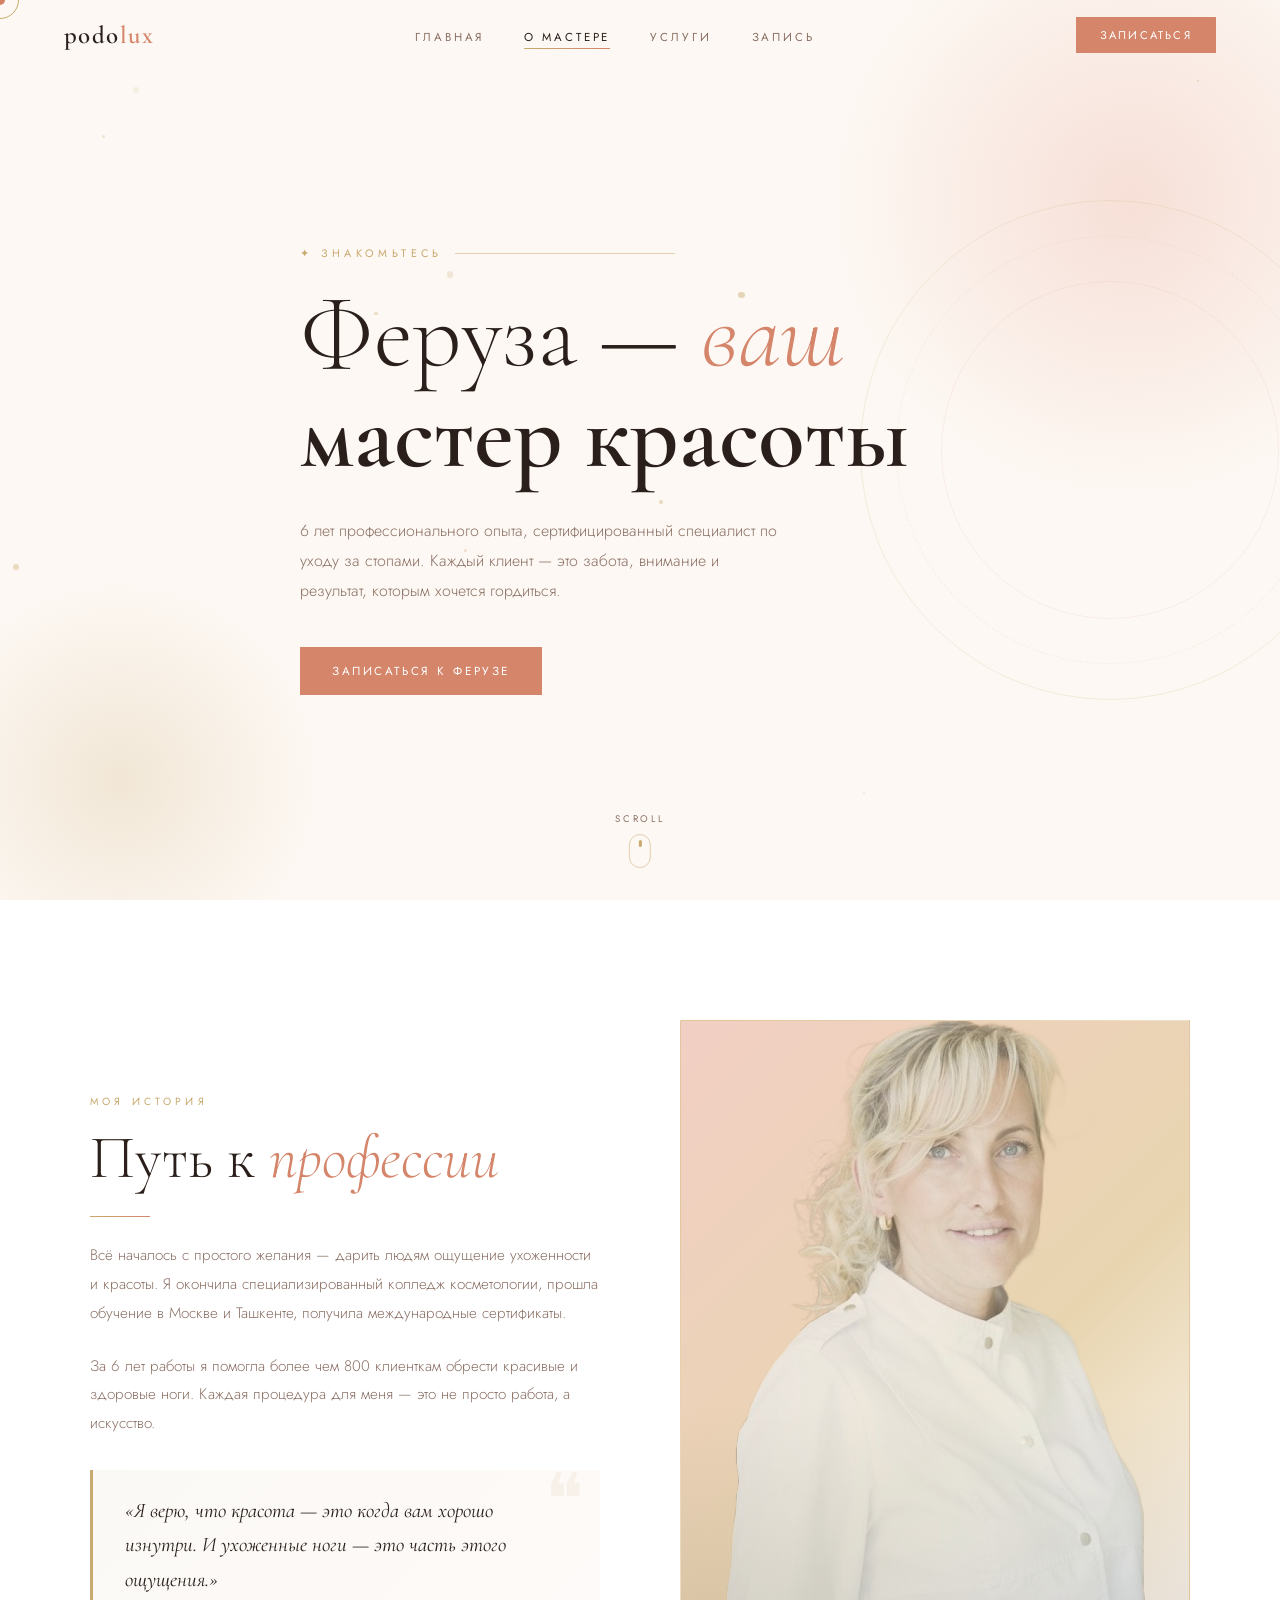
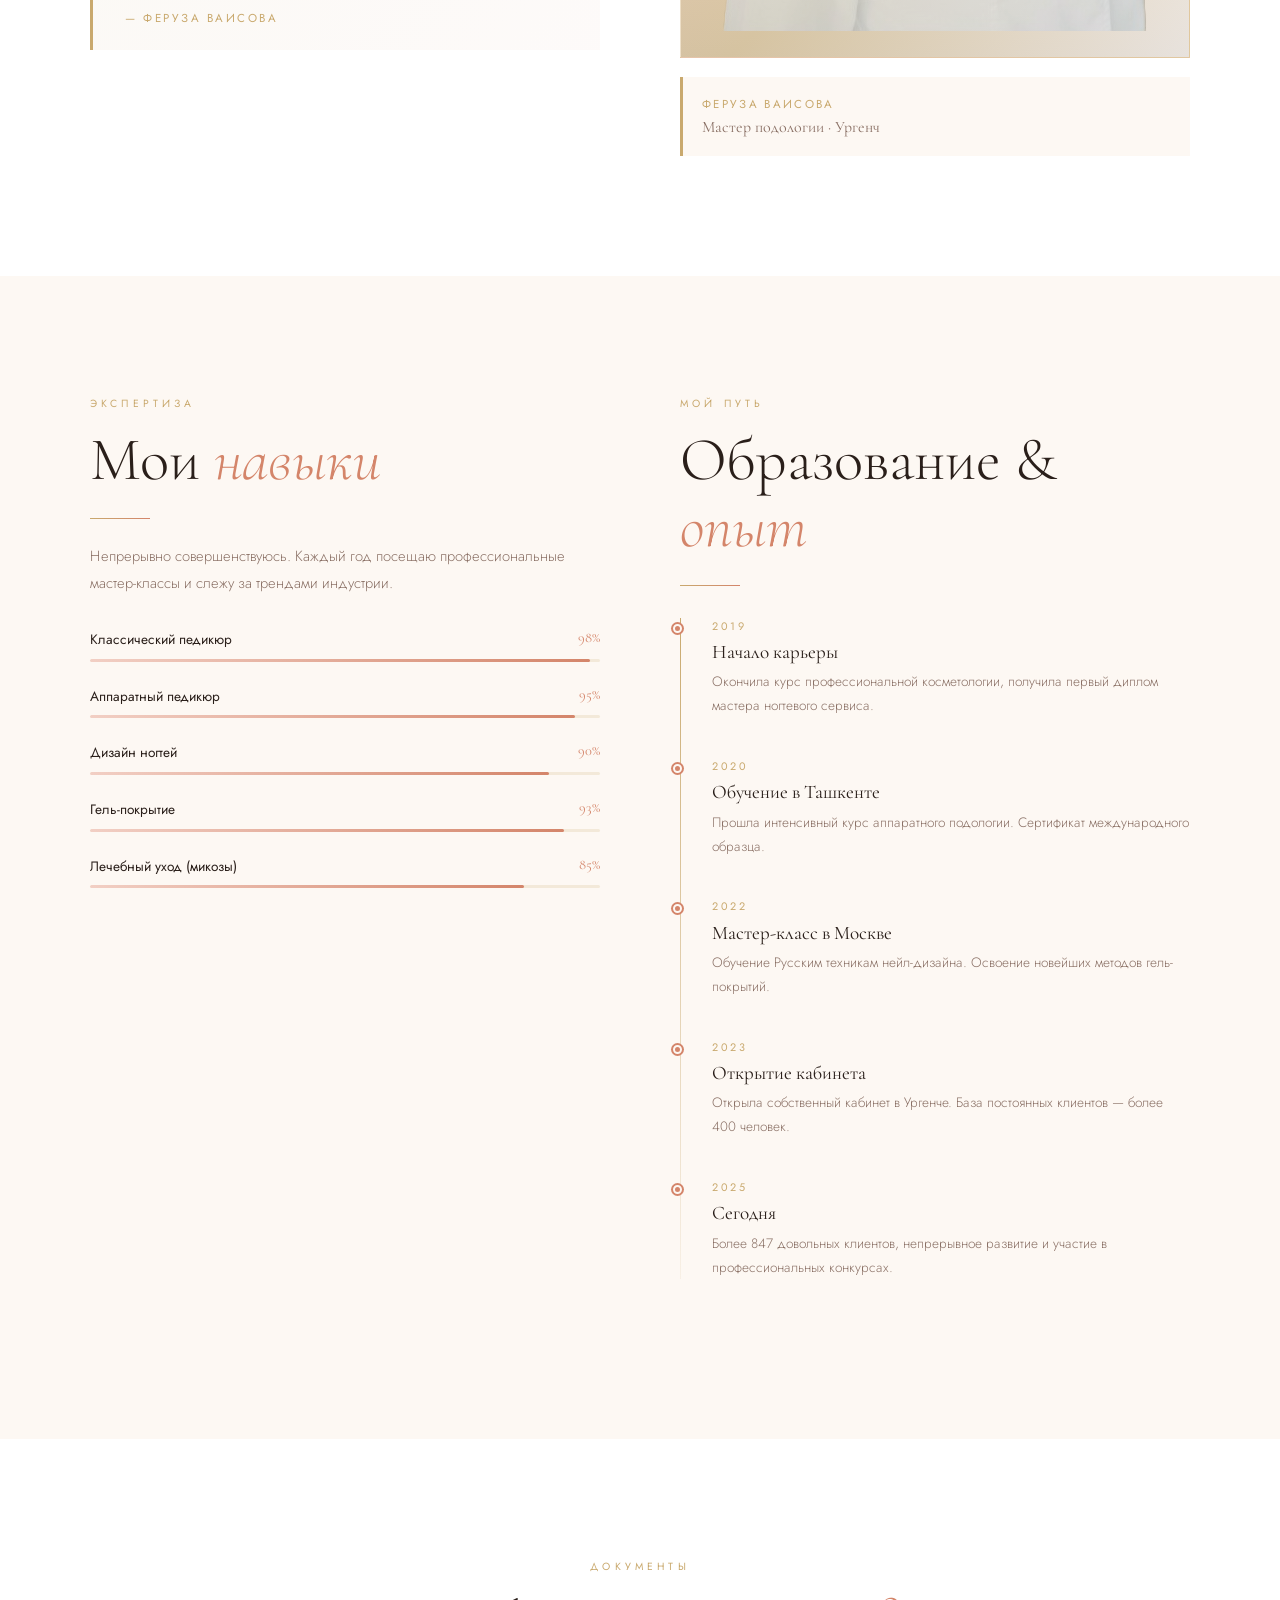
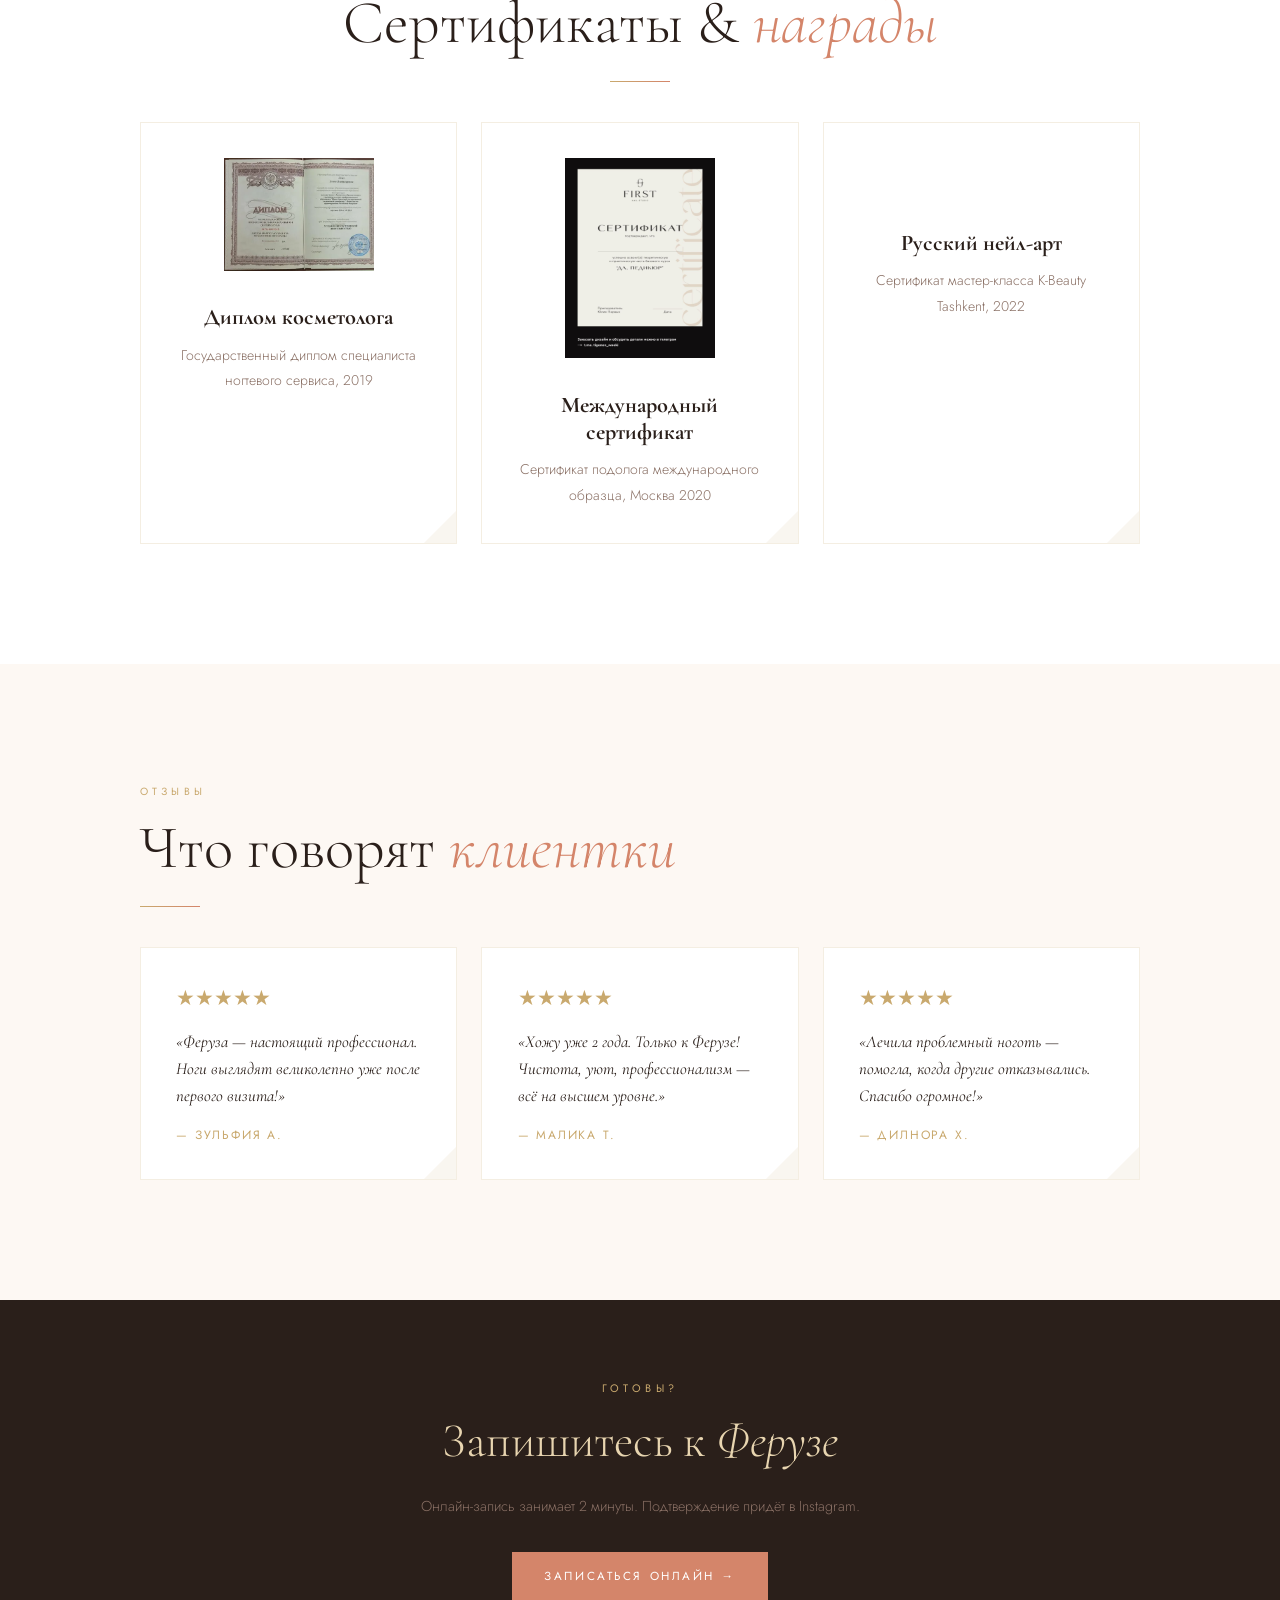
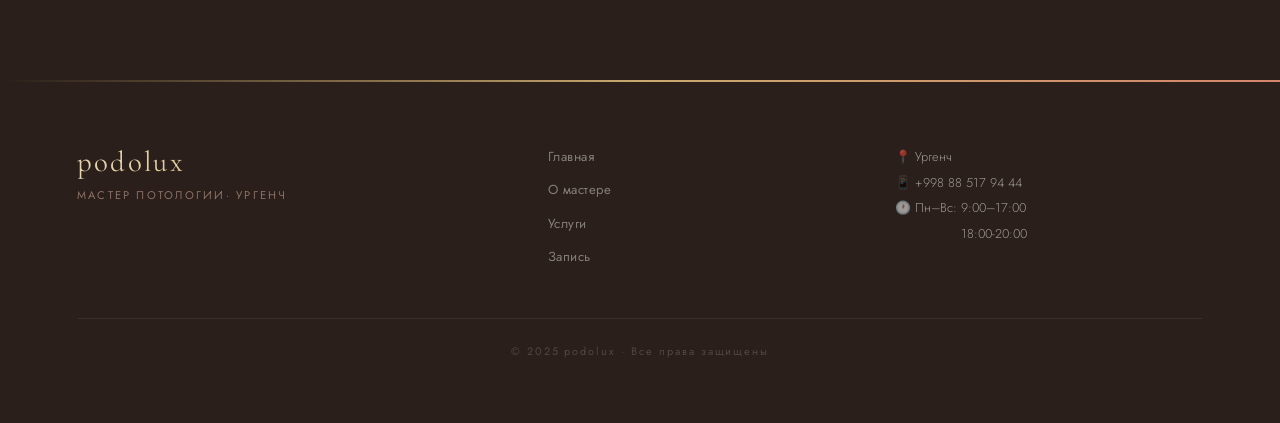
==== commit 6b8dee1c: "html css js" ====
--- a/about.html
+++ b/about.html
@@ -4,7 +4,7 @@
 <head>
     <meta charset="UTF-8" />
     <meta name="viewport" content="width=device-width, initial-scale=1.0" />
-    <title>О мастере — LuxNails</title>
+    <title>О мастере — podolux</title>
     <link rel="stylesheet" href="main.css" />
 </head>
 
@@ -14,13 +14,13 @@
     <div id="cursor-ring"></div>
 
     <div id="loader">
-        <div class="loader-logo">LuxNails</div>
+        <div class="loader-logo">podolux</div>
         <div class="loader-line"></div>
         <div class="loader-sub">О мастере</div>
     </div>
 
     <nav>
-        <a href="index.html" class="nav-logo">Lux<span>Nails</span></a>
+        <a href="index.html" class="nav-logo">podo<span>lux</span></a>
         <ul class="nav-links">
             <li><a href="index.html">Главная</a></li>
             <li><a href="about.html">О мастере</a></li>
@@ -38,15 +38,15 @@
         <div class="hero-content">
             <p class="hero-eyebrow">✦ Знакомьтесь</p>
             <h1 class="hero-title">
-                Камила — <em>ваш</em><br>
+                Феруза — <em>ваш</em><br>
                 <strong>мастер красоты</strong>
             </h1>
             <p class="hero-text">
-                6 лет профессионального опыта, сертифицированный специалист по уходу за ногтями и стопами. Каждый клиент
+                6 лет профессионального опыта, сертифицированный специалист по уходу за стопами. Каждый клиент
                 — это забота, внимание и результат, которым хочется гордиться.
             </p>
             <div class="btn-group">
-                <a href="booking.html" class="btn-primary"><span>Записаться к Камиле</span></a>
+                <a href="booking.html" class="btn-primary"><span>Записаться к Ферузе</span></a>
             </div>
         </div>
 
@@ -67,7 +67,7 @@
                 <p style="font-size:0.95rem;font-weight:300;line-height:1.9;color:var(--muted);margin-bottom:1.5rem;"
                     class="reveal">
                     Всё началось с простого желания — дарить людям ощущение ухоженности и красоты. Я окончила
-                    специализированный колледж косметологии, прошла обучение в Москве и Сеуле, получила международные
+                    специализированный колледж косметологии, прошла обучение в Москве и Ташкенте, получила международные
                     сертификаты.
                 </p>
                 <p style="font-size:0.95rem;font-weight:300;line-height:1.9;color:var(--muted);margin-bottom:2rem;"
@@ -78,7 +78,7 @@
                 <div class="quote-block reveal reveal-delay-2">
                     <p class="quote-text">«Я верю, что красота — это когда вам хорошо изнутри. И ухоженные ноги — это
                         часть этого ощущения.»</p>
-                    <p class="quote-author">— Камила Юсупова</p>
+                    <p class="quote-author">— Феруза Ваисова</p>
                 </div>
             </div>
 
@@ -92,7 +92,7 @@
         border:1px solid rgba(201,169,110,0.3);
         position:relative;overflow:hidden;
       ">
-                    <span style="opacity:0.6;">💅</span>
+                    <span style="opacity:0.6;"><img src="./imgs/wy-man.png" alt=""></span>
                     <div style="
           position:absolute;bottom:0;left:0;right:0;
           background:linear-gradient(180deg,transparent,rgba(42,31,26,0.1));
@@ -101,11 +101,11 @@
                 </div>
                 <div
                     style="margin-top:1.2rem;padding:1.2rem;background:var(--cream);border-left:3px solid var(--gold);">
-                    <p style="font-size:0.72rem;letter-spacing:0.2em;text-transform:uppercase;color:var(--gold);">Камила
-                        Юсупова</p>
+                    <p style="font-size:0.72rem;letter-spacing:0.2em;text-transform:uppercase;color:var(--gold);">Феруза
+                        Ваисова</p>
                     <p
                         style="font-family:'Cormorant Garamond',serif;font-size:1rem;color:var(--muted);margin-top:0.3rem;">
-                        Мастер педикюра & маникюра · Ташкент</p>
+                        Мастер подологии · Ургенч</p>
                 </div>
             </div>
         </div>
@@ -189,20 +189,20 @@
                     </div>
                     <div class="timeline-item">
                         <div class="timeline-year">2020</div>
-                        <div class="timeline-title">Обучение в Москве</div>
-                        <div class="timeline-desc">Прошла интенсивный курс аппаратного педикюра и подологии. Сертификат
+                        <div class="timeline-title">Обучение в Ташкенте</div>
+                        <div class="timeline-desc">Прошла интенсивный курс аппаратного подологии. Сертификат
                             международного образца.</div>
                     </div>
                     <div class="timeline-item">
                         <div class="timeline-year">2022</div>
-                        <div class="timeline-title">Мастер-класс в Сеуле</div>
-                        <div class="timeline-desc">Обучение корейским техникам нейл-дизайна. Освоение новейших методов
+                        <div class="timeline-title">Мастер-класс в Москве</div>
+                        <div class="timeline-desc">Обучение Русским техникам нейл-дизайна. Освоение новейших методов
                             гель-покрытий.</div>
                     </div>
                     <div class="timeline-item">
                         <div class="timeline-year">2023</div>
                         <div class="timeline-title">Открытие кабинета</div>
-                        <div class="timeline-desc">Открыла собственный кабинет в Ташкенте. База постоянных клиентов —
+                        <div class="timeline-desc">Открыла собственный кабинет в Ургенче. База постоянных клиентов —
                             более 400 человек.</div>
                     </div>
                     <div class="timeline-item">
@@ -225,19 +225,21 @@
 
             <div class="grid-3" style="margin-top:2.5rem;">
                 <div class="card reveal reveal-delay-1" style="text-align:center;">
-                    <span class="card-icon">🎓</span>
+                    <span class="card-icon"><img width="150" src="/imgs/sefr.webp" alt=""></span>
                     <h3 class="card-title">Диплом косметолога</h3>
                     <p class="card-text">Государственный диплом специалиста ногтевого сервиса, 2019</p>
                 </div>
                 <div class="card reveal reveal-delay-2" style="text-align:center;">
-                    <span class="card-icon">🏅</span>
+                    <span class="card-icon"><img height="200px" width="150" src="./imgs/first.jpg" alt=""></span>
                     <h3 class="card-title">Международный сертификат</h3>
                     <p class="card-text">Сертификат подолога международного образца, Москва 2020</p>
                 </div>
                 <div class="card reveal reveal-delay-3" style="text-align:center;">
-                    <span class="card-icon">🌸</span>
-                    <h3 class="card-title">Корейский нейл-арт</h3>
-                    <p class="card-text">Сертификат мастер-класса K-Beauty Nail Seoul, 2022</p>
+                    <span class="card-icon"><img width="150"
+                            src="https://avatars.mds.yandex.net/i?id=1d651e1042f2172d260894544aec72486c44a335-4112653-images-thumbs&n=13"
+                            alt=""></span>
+                    <h3 class="card-title">Русский нейл-арт</h3>
+                    <p class="card-text">Сертификат мастер-класса K-Beauty Tashkent, 2022</p>
                 </div>
             </div>
         </div>
@@ -255,7 +257,7 @@
                     <p style="font-size:1.3rem;color:var(--gold);margin-bottom:1rem;">★★★★★</p>
                     <p
                         style="font-family:'Cormorant Garamond',serif;font-size:1.05rem;font-style:italic;color:var(--dark);line-height:1.6;margin-bottom:1rem;">
-                        «Камила — настоящий профессионал. Ноги выглядят великолепно уже после первого визита!»
+                        «Феруза — настоящий профессионал. Ноги выглядят великолепно уже после первого визита!»
                     </p>
                     <p style="font-size:0.75rem;letter-spacing:0.15em;text-transform:uppercase;color:var(--gold);">—
                         Зульфия А.</p>
@@ -264,7 +266,7 @@
                     <p style="font-size:1.3rem;color:var(--gold);margin-bottom:1rem;">★★★★★</p>
                     <p
                         style="font-family:'Cormorant Garamond',serif;font-size:1.05rem;font-style:italic;color:var(--dark);line-height:1.6;margin-bottom:1rem;">
-                        «Хожу уже 2 года. Только к Камиле! Чистота, уют, профессионализм — всё на высшем уровне.»
+                        «Хожу уже 2 года. Только к Ферузе! Чистота, уют, профессионализм — всё на высшем уровне.»
                     </p>
                     <p style="font-size:0.75rem;letter-spacing:0.15em;text-transform:uppercase;color:var(--gold);">—
                         Малика Т.</p>
@@ -290,10 +292,10 @@
                 Готовы?</p>
             <h2
                 style="font-family:'Cormorant Garamond',serif;font-size:clamp(2rem,4vw,3rem);color:var(--gold-light);font-weight:300;margin-bottom:1.5rem;">
-                Запишитесь к <em>Камиле</em>
+                Запишитесь к <em>Ферузе</em>
             </h2>
             <p style="font-size:0.9rem;font-weight:300;color:var(--muted);line-height:1.8;margin-bottom:2rem;">
-                Онлайн-запись занимает 2 минуты. Подтверждение придёт в Telegram.
+                Онлайн-запись занимает 2 минуты. Подтверждение придёт в Instagram.
             </p>
             <a href="booking.html" class="btn-primary"><span>Записаться онлайн →</span></a>
         </div>
@@ -301,8 +303,8 @@
 
     <footer>
         <div>
-            <div class="footer-brand">LuxNails</div>
-            <div class="footer-tagline">Мастер педикюра · Ташкент</div>
+            <div class="footer-brand">podolux</div>
+            <div class="footer-tagline">Мастер потологии· Ургенч</div>
         </div>
         <ul class="footer-links">
             <li><a href="index.html">Главная</a></li>
@@ -312,10 +314,14 @@
         </ul>
         <div>
             <p style="font-size:0.8rem;color:rgba(255,255,255,0.55);line-height:2;font-weight:300;">
-                📍 Ташкент<br>📱 +998 XX XXX XX XX<br>🕐 Пн–Вс: 9:00–20:00
+                📍 Ургенч<br>📱 +998 88 517 94 44<br>
             </p>
-        </div>
-        <div class="footer-bottom">© 2025 LuxNails · Все права защищены</div>
+            <p style="font-size:0.8rem;color:rgba(255,255,255,0.55);line-height:2;font-weight:300;">
+                🕐 Пн–Вс: 9:00–17:00 <br> <span class="span"">18:00-20:00</span>
+            </p>
+        </div>
+        <div class=" footer-bottom">© 2025 podolux · Все права защищены
+        </div>
     </footer>
 
     <script src="app.js"></script>
--- a/main.css
+++ b/main.css
@@ -1952,4 +1952,7 @@
         animation-duration: 0.01ms !important;
         transition-duration: 0.01ms !important;
     }
+}
+.span{
+    padding-left: 66px;
 }
